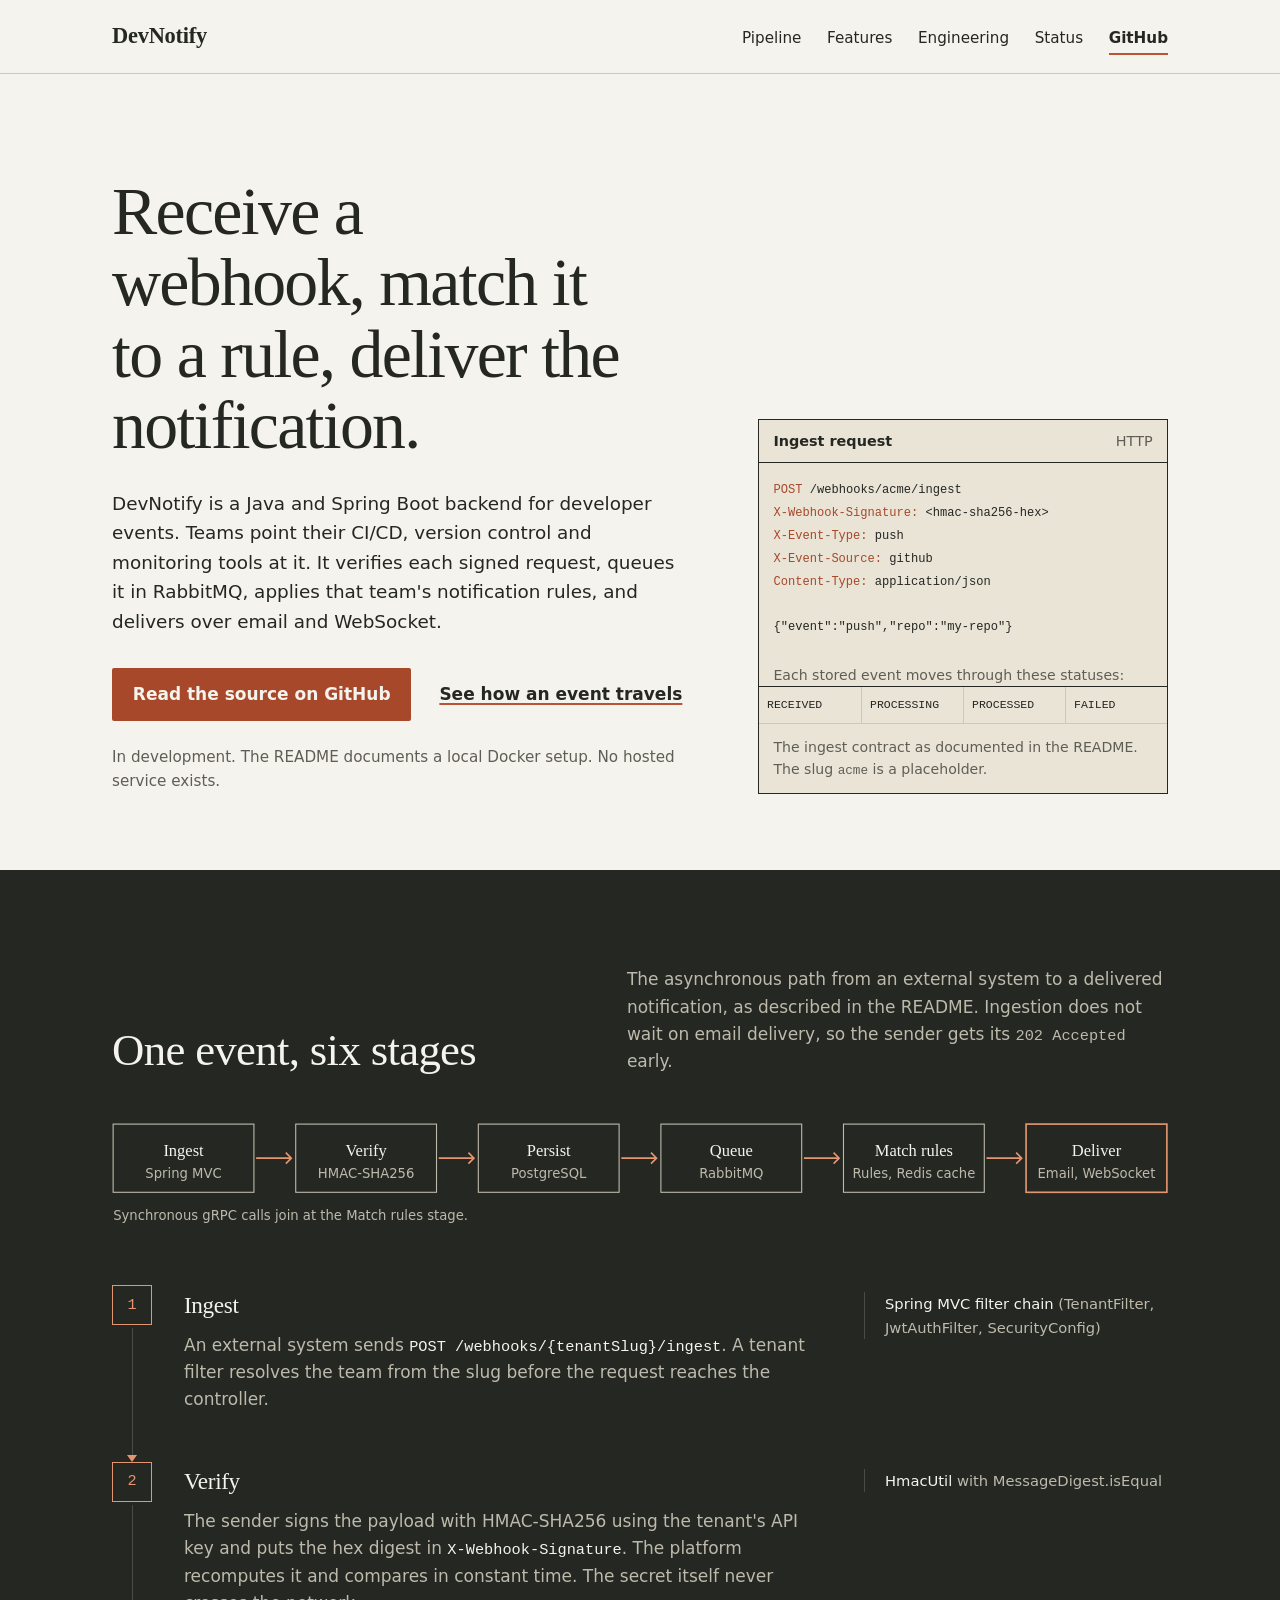
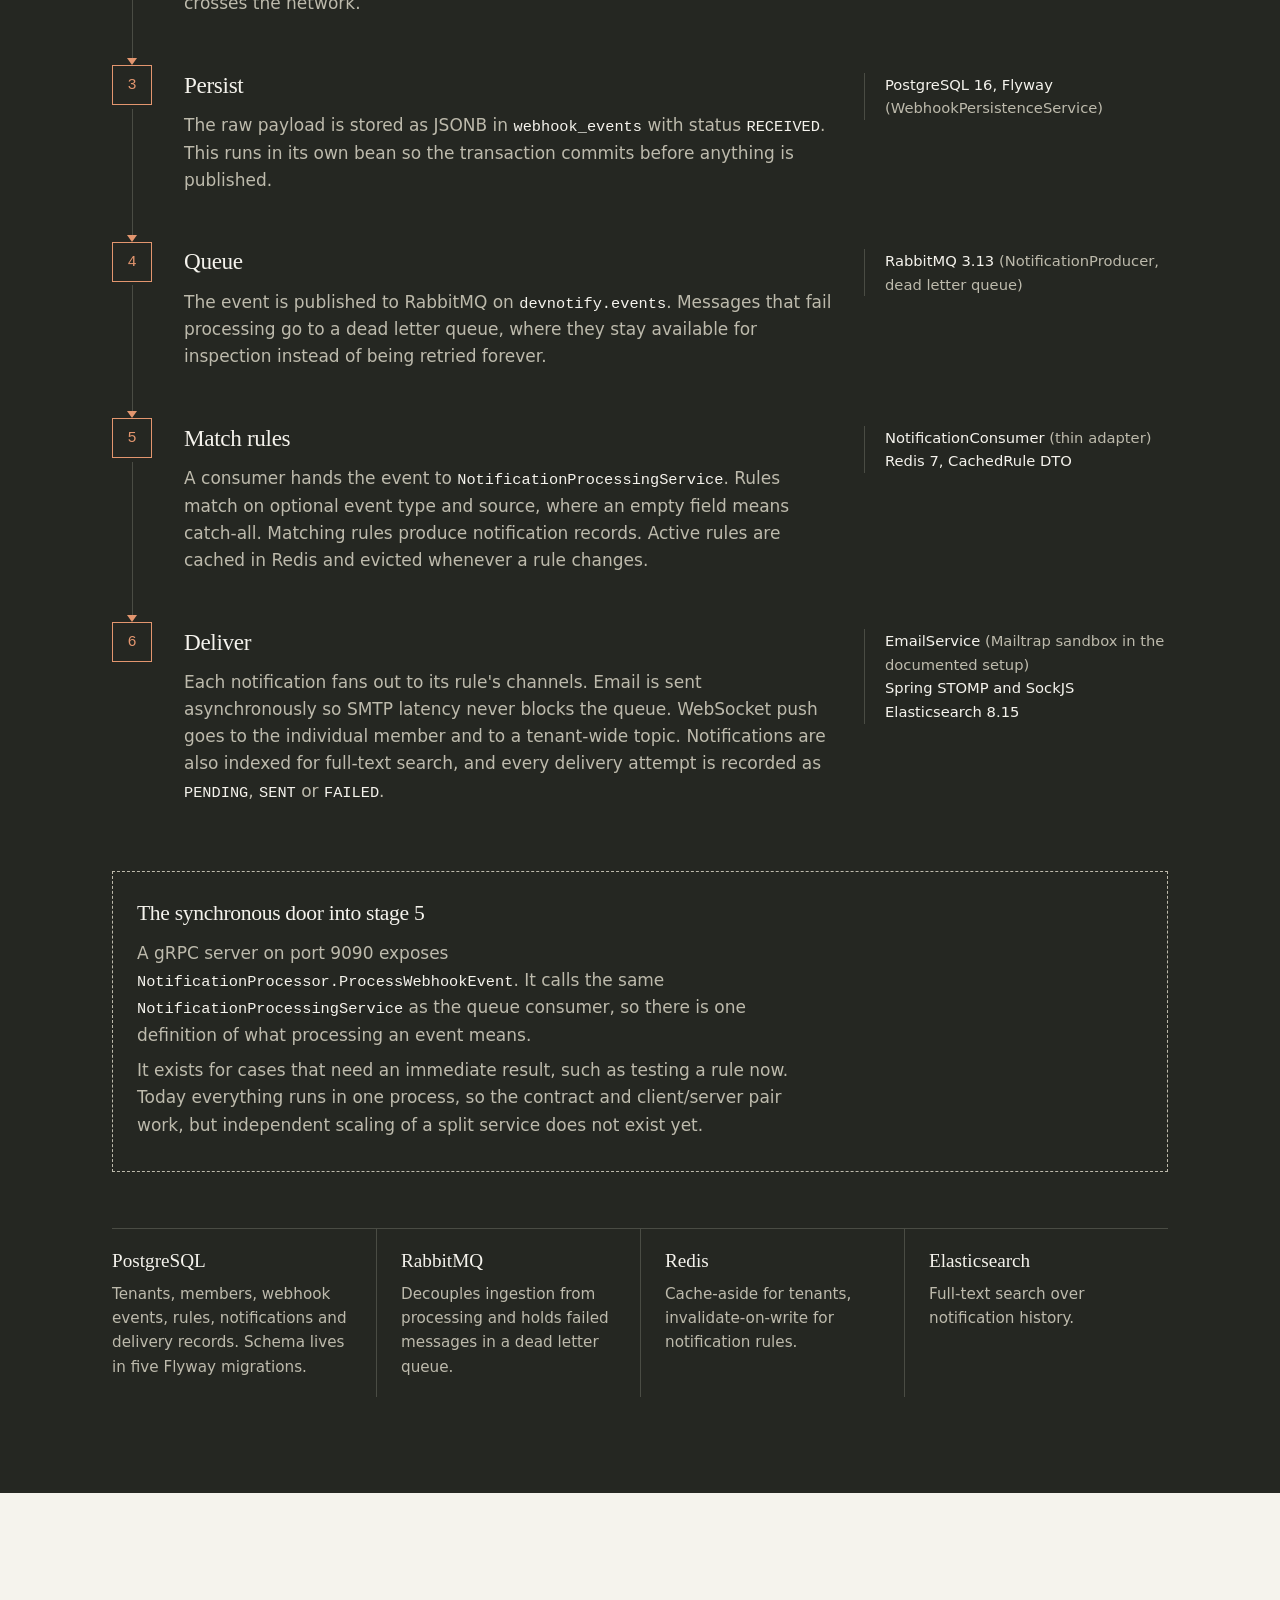
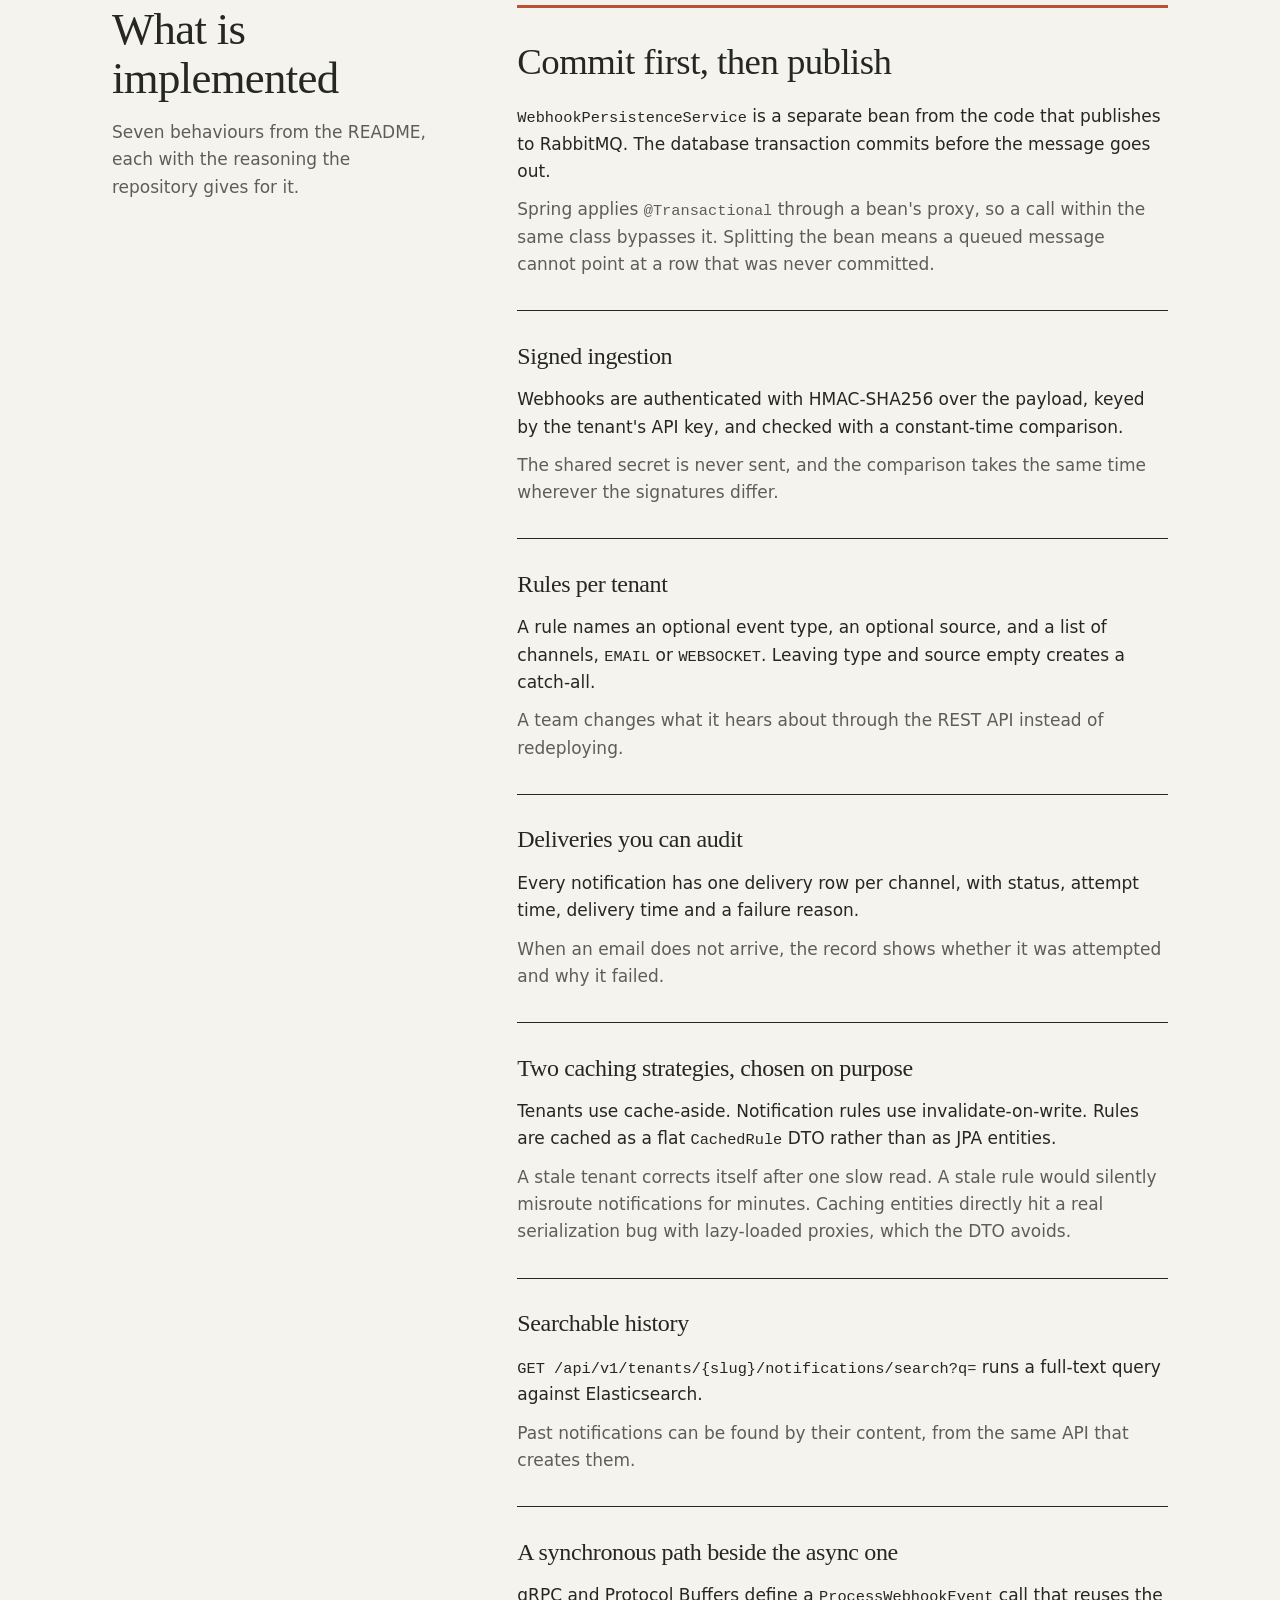
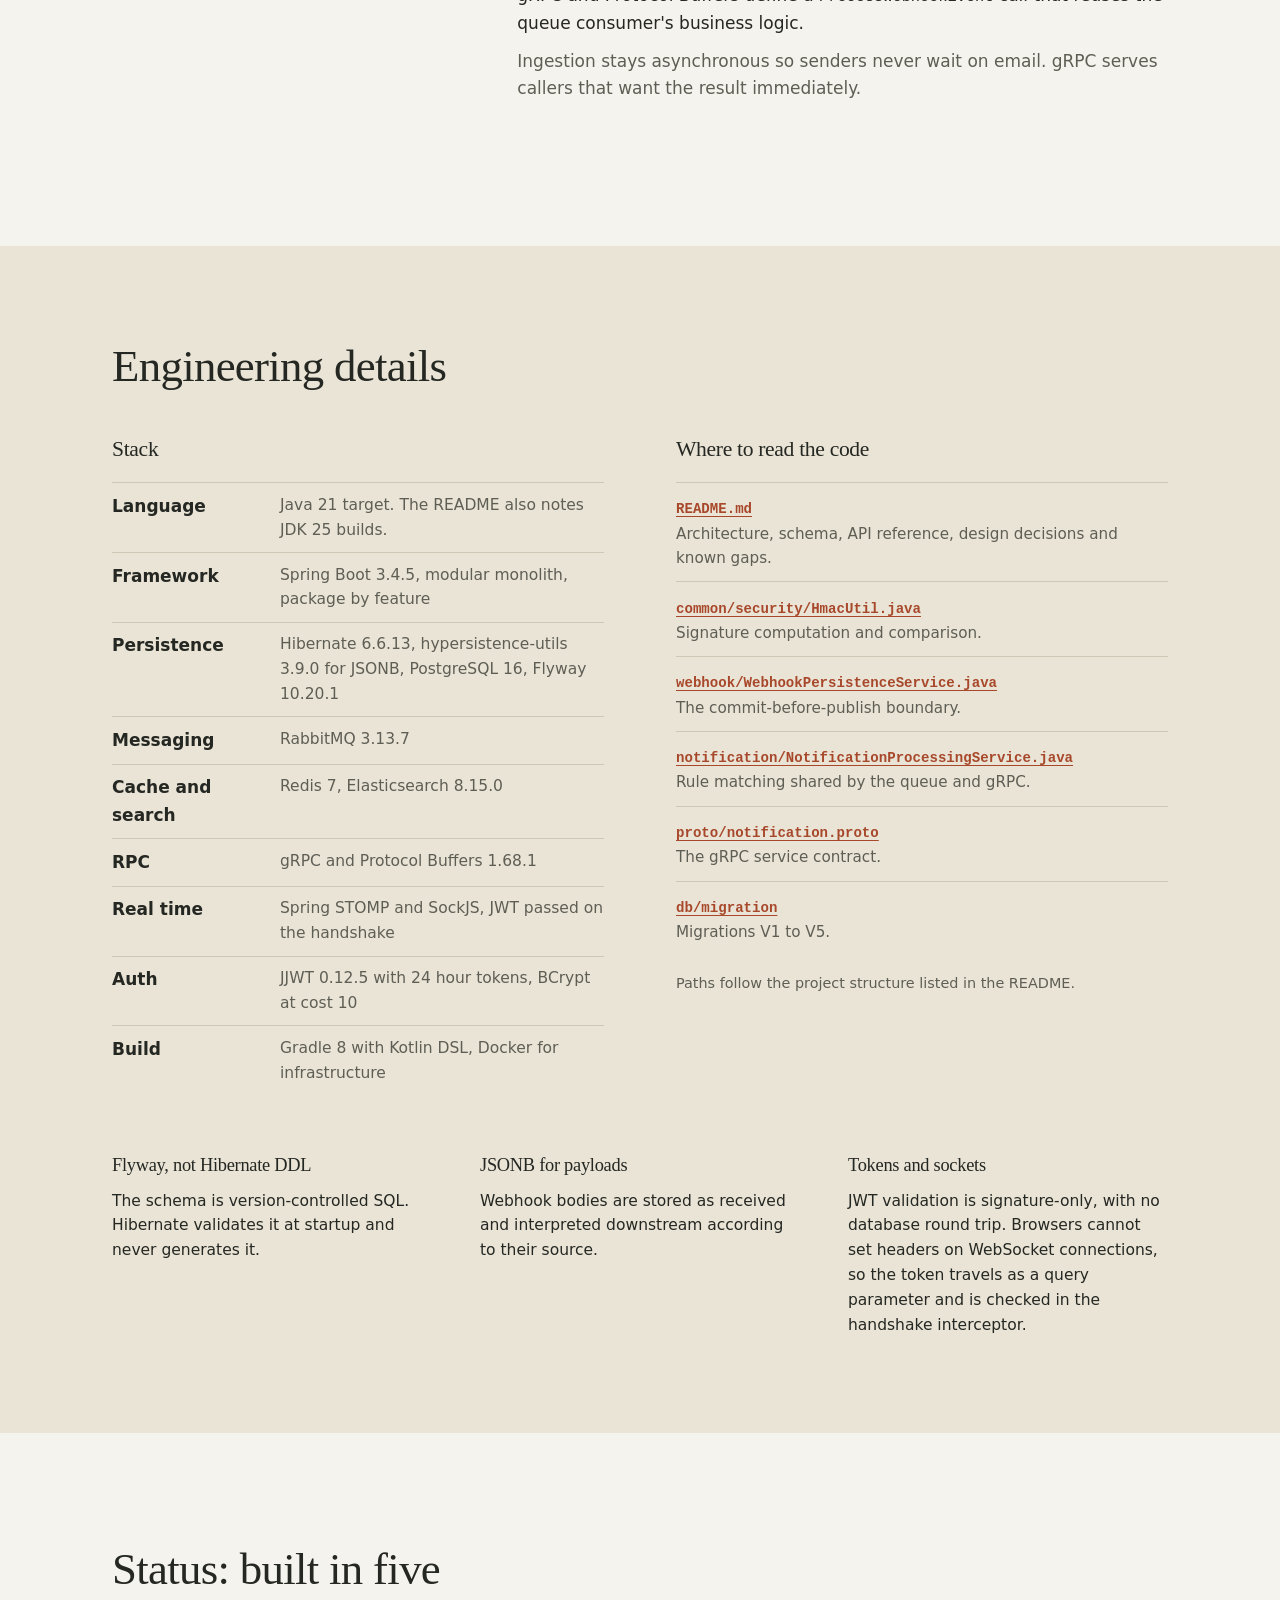
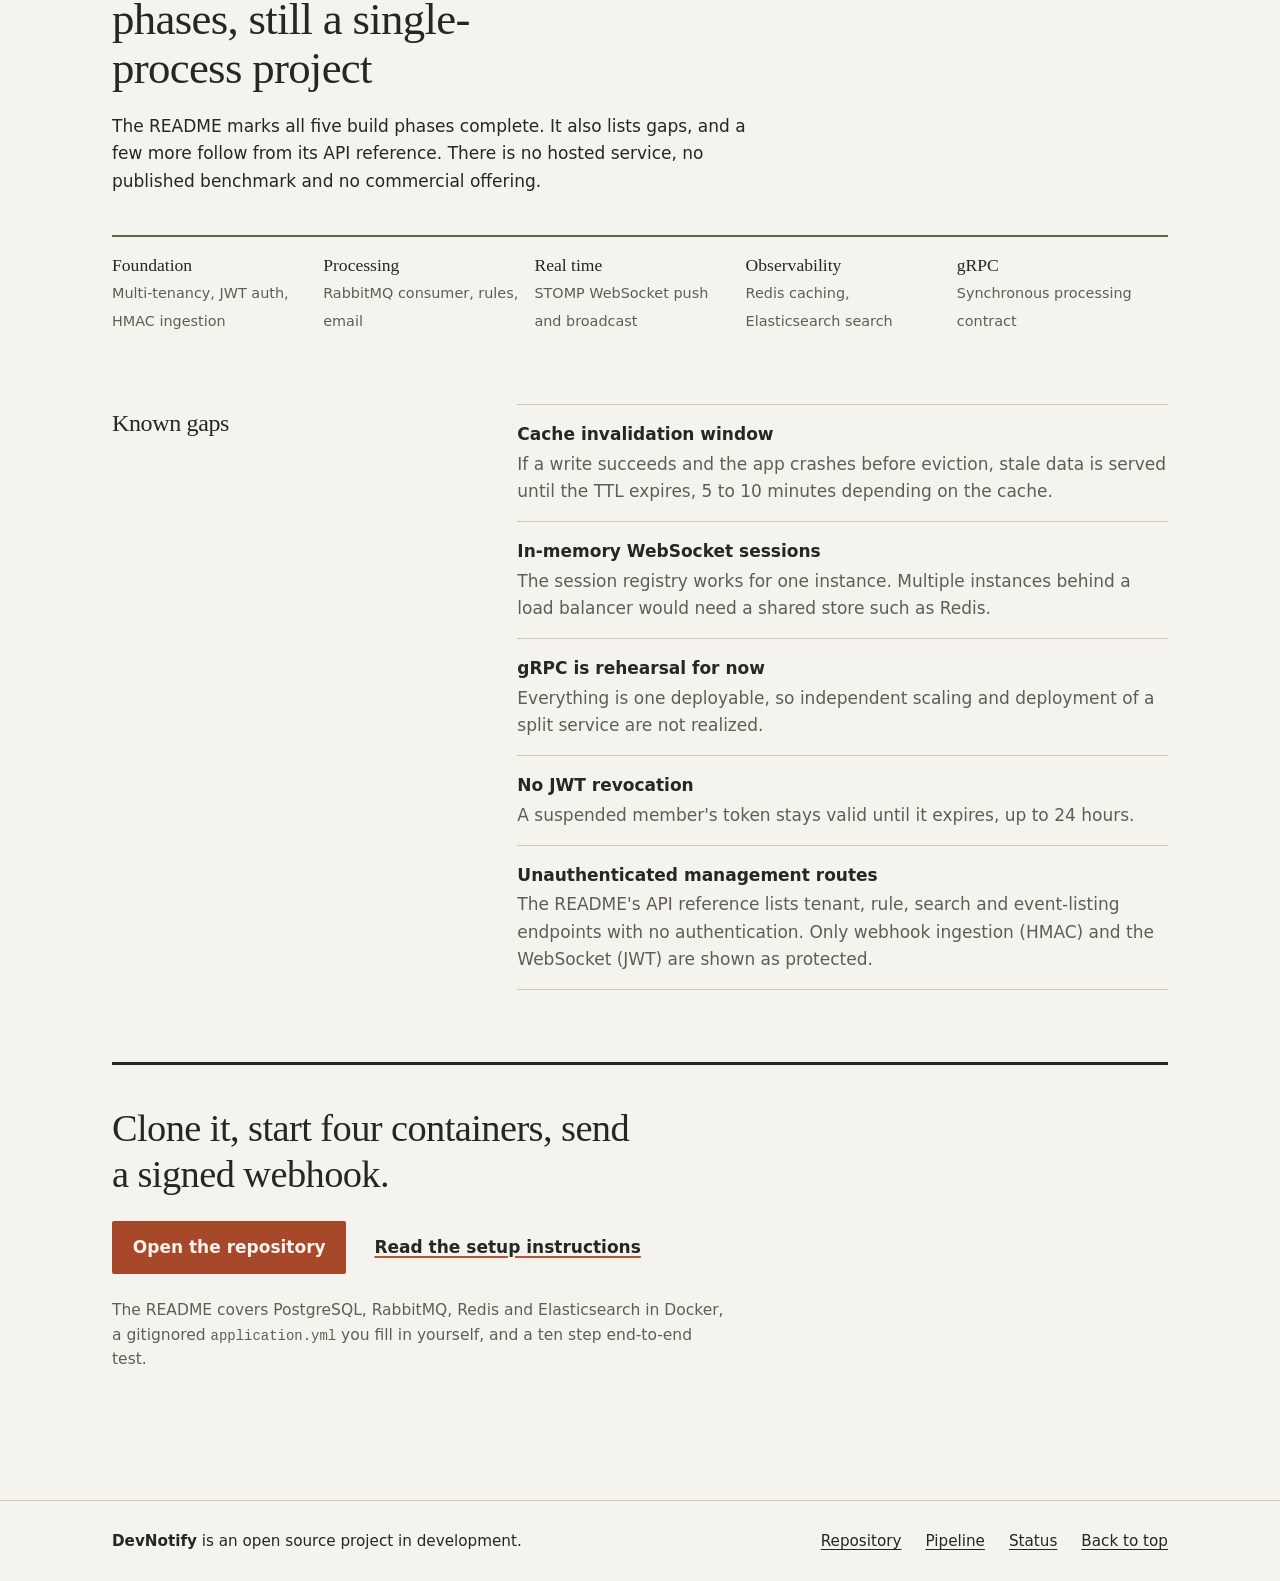
==== index.html @ d63c3cb9 "first commit" ====
<!DOCTYPE html>
<html lang="en">
<head>
<meta charset="utf-8">
<meta name="viewport" content="width=device-width, initial-scale=1">
<title>DevNotify: signed webhooks to routed notifications, built on Spring Boot</title>
<meta name="description" content="DevNotify receives signed webhooks from CI/CD, version control and monitoring tools, queues them in RabbitMQ, applies per-tenant notification rules and delivers by email and WebSocket. Open source, in development.">
<meta name="theme-color" content="#F5F3ED">
<link rel="canonical" href="https://devnotify.tech/">
<link rel="icon" href="favicon.svg" type="image/svg+xml">
<meta property="og:type" content="website">
<meta property="og:title" content="DevNotify">
<meta property="og:description" content="A Spring Boot backend that turns signed developer webhooks into routed email and WebSocket notifications.">
<meta property="og:url" content="https://devnotify.tech/">
<meta name="twitter:card" content="summary">
<link rel="stylesheet" href="styles.css">
</head>
<body>
<a class="skip" href="#main">Skip to content</a>

<header class="site-header">
  <div class="wrap">
    <a class="wordmark" href="#top" id="top">DevNotify</a>
    <nav class="site-nav" aria-label="Primary">
      <a href="#pipeline">Pipeline</a>
      <a href="#features">Features</a>
      <a href="#engineering">Engineering</a>
      <a href="#status">Status</a>
      <a class="repo" href="https://github.com/Ashutosh-Chaturvedi/developer-notification-platform">GitHub</a>
    </nav>
  </div>
</header>

<main id="main">

<section class="hero" aria-labelledby="hero-title">
  <div class="wrap">
    <div>
      <h1 id="hero-title">Receive a webhook, match it to a rule, deliver the notification.</h1>
      <p class="lede">DevNotify is a Java and Spring Boot backend for developer events. Teams point their CI/CD, version control and monitoring tools at it. It verifies each signed request, queues it in RabbitMQ, applies that team's notification rules, and delivers over email and WebSocket.</p>
      <div class="actions">
        <a class="btn" href="https://github.com/Ashutosh-Chaturvedi/developer-notification-platform">Read the source on GitHub</a>
        <a class="textlink" href="#pipeline">See how an event travels</a>
      </div>
      <p class="hero-note">In development. The README documents a local Docker setup. No hosted service exists.</p>
    </div>

    <figure class="contract" style="margin:0">
      <div class="contract-head"><span>Ingest request</span><span>HTTP</span></div>
      <pre><code><span class="k">POST</span> /webhooks/acme/ingest
<span class="k">X-Webhook-Signature:</span> &lt;hmac-sha256-hex&gt;
<span class="k">X-Event-Type:</span> push
<span class="k">X-Event-Source:</span> github
<span class="k">Content-Type:</span> application/json

{"event":"push","repo":"my-repo"}</code></pre>
      <p class="states-label">Each stored event moves through these statuses:</p>
      <ol class="states" aria-label="webhook_events status values">
        <li>RECEIVED</li><li>PROCESSING</li><li>PROCESSED</li><li>FAILED</li>
      </ol>
      <figcaption class="contract-cap">The ingest contract as documented in the README. The slug <code>acme</code> is a placeholder.</figcaption>
    </figure>
  </div>
</section>

<section class="pipeline dark" id="pipeline" aria-labelledby="pipeline-title">
  <div class="wrap">
    <div class="sec-head">
      <h2 id="pipeline-title">One event, six stages</h2>
      <p>The asynchronous path from an external system to a delivered notification, as described in the README. Ingestion does not wait on email delivery, so the sender gets its <code>202 Accepted</code> early.</p>
    </div>

    <div class="overview" aria-hidden="true">
      <svg viewBox="0 0 960 96" xmlns="http://www.w3.org/2000/svg" focusable="false">
        <g>
          <rect class="box" x="1" y="1" width="128" height="62"/><text class="name" x="65" y="30" text-anchor="middle">Ingest</text><text class="tech" x="65" y="50" text-anchor="middle">Spring MVC</text>
          <rect class="box" x="167" y="1" width="128" height="62"/><text class="name" x="231" y="30" text-anchor="middle">Verify</text><text class="tech" x="231" y="50" text-anchor="middle">HMAC-SHA256</text>
          <rect class="box" x="333" y="1" width="128" height="62"/><text class="name" x="397" y="30" text-anchor="middle">Persist</text><text class="tech" x="397" y="50" text-anchor="middle">PostgreSQL</text>
          <rect class="box" x="499" y="1" width="128" height="62"/><text class="name" x="563" y="30" text-anchor="middle">Queue</text><text class="tech" x="563" y="50" text-anchor="middle">RabbitMQ</text>
          <rect class="box" x="665" y="1" width="128" height="62"/><text class="name" x="729" y="30" text-anchor="middle">Match rules</text><text class="tech" x="729" y="50" text-anchor="middle">Rules, Redis cache</text>
          <rect class="box last" x="831" y="1" width="128" height="62"/><text class="name" x="895" y="30" text-anchor="middle">Deliver</text><text class="tech" x="895" y="50" text-anchor="middle">Email, WebSocket</text>
        </g>
        <g class="arrow">
          <path d="M131 32h32M158 27l5 5-5 5"/><path d="M297 32h32M324 27l5 5-5 5"/><path d="M463 32h32M490 27l5 5-5 5"/><path d="M629 32h32M656 27l5 5-5 5"/><path d="M795 32h32M822 27l5 5-5 5"/>
        </g>
        <text class="tech" x="1" y="88">Synchronous gRPC calls join at the Match rules stage.</text>
      </svg>
    </div>

    <ol class="rail">
      <li>
        <span class="rail-n" aria-hidden="true">1</span>
        <div class="body">
          <h3>Ingest</h3>
          <p>An external system sends <code>POST /webhooks/{tenantSlug}/ingest</code>. A tenant filter resolves the team from the slug before the request reaches the controller.</p>
        </div>
        <p class="tech">Spring MVC filter chain <span>(TenantFilter, JwtAuthFilter, SecurityConfig)</span></p>
      </li>
      <li>
        <span class="rail-n" aria-hidden="true">2</span>
        <div class="body">
          <h3>Verify</h3>
          <p>The sender signs the payload with HMAC-SHA256 using the tenant's API key and puts the hex digest in <code>X-Webhook-Signature</code>. The platform recomputes it and compares in constant time. The secret itself never crosses the network.</p>
        </div>
        <p class="tech">HmacUtil <span>with MessageDigest.isEqual</span></p>
      </li>
      <li>
        <span class="rail-n" aria-hidden="true">3</span>
        <div class="body">
          <h3>Persist</h3>
          <p>The raw payload is stored as JSONB in <code>webhook_events</code> with status <code>RECEIVED</code>. This runs in its own bean so the transaction commits before anything is published.</p>
        </div>
        <p class="tech">PostgreSQL 16, Flyway <span>(WebhookPersistenceService)</span></p>
      </li>
      <li>
        <span class="rail-n" aria-hidden="true">4</span>
        <div class="body">
          <h3>Queue</h3>
          <p>The event is published to RabbitMQ on <code>devnotify.events</code>. Messages that fail processing go to a dead letter queue, where they stay available for inspection instead of being retried forever.</p>
        </div>
        <p class="tech">RabbitMQ 3.13 <span>(NotificationProducer, dead letter queue)</span></p>
      </li>
      <li>
        <span class="rail-n" aria-hidden="true">5</span>
        <div class="body">
          <h3>Match rules</h3>
          <p>A consumer hands the event to <code>NotificationProcessingService</code>. Rules match on optional event type and source, where an empty field means catch-all. Matching rules produce notification records. Active rules are cached in Redis and evicted whenever a rule changes.</p>
        </div>
        <p class="tech">NotificationConsumer <span>(thin adapter)</span><br>Redis 7, CachedRule DTO</p>
      </li>
      <li>
        <span class="rail-n" aria-hidden="true">6</span>
        <div class="body">
          <h3>Deliver</h3>
          <p>Each notification fans out to its rule's channels. Email is sent asynchronously so SMTP latency never blocks the queue. WebSocket push goes to the individual member and to a tenant-wide topic. Notifications are also indexed for full-text search, and every delivery attempt is recorded as <code>PENDING</code>, <code>SENT</code> or <code>FAILED</code>.</p>
        </div>
        <p class="tech">EmailService <span>(Mailtrap sandbox in the documented setup)</span><br>Spring STOMP and SockJS<br>Elasticsearch 8.15</p>
      </li>
    </ol>

    <div class="sync">
      <h3>The synchronous door into stage 5</h3>
      <p>A gRPC server on port 9090 exposes <code>NotificationProcessor.ProcessWebhookEvent</code>. It calls the same <code>NotificationProcessingService</code> as the queue consumer, so there is one definition of what processing an event means.</p>
      <p>It exists for cases that need an immediate result, such as testing a rule now. Today everything runs in one process, so the contract and client/server pair work, but independent scaling of a split service does not exist yet.</p>
    </div>

    <dl class="stores">
      <div><dt>PostgreSQL</dt><dd>Tenants, members, webhook events, rules, notifications and delivery records. Schema lives in five Flyway migrations.</dd></div>
      <div><dt>RabbitMQ</dt><dd>Decouples ingestion from processing and holds failed messages in a dead letter queue.</dd></div>
      <div><dt>Redis</dt><dd>Cache-aside for tenants, invalidate-on-write for notification rules.</dd></div>
      <div><dt>Elasticsearch</dt><dd>Full-text search over notification history.</dd></div>
    </dl>
  </div>
</section>

<section class="features" id="features" aria-labelledby="features-title">
  <div class="wrap">
    <div class="intro">
      <h2 id="features-title">What is implemented</h2>
      <p>Seven behaviours from the README, each with the reasoning the repository gives for it.</p>
    </div>
    <div>
      <article class="feat major">
        <h3>Commit first, then publish</h3>
        <p><code>WebhookPersistenceService</code> is a separate bean from the code that publishes to RabbitMQ. The database transaction commits before the message goes out.</p>
        <p class="why">Spring applies <code>@Transactional</code> through a bean's proxy, so a call within the same class bypasses it. Splitting the bean means a queued message cannot point at a row that was never committed.</p>
      </article>
      <article class="feat">
        <h3>Signed ingestion</h3>
        <p>Webhooks are authenticated with HMAC-SHA256 over the payload, keyed by the tenant's API key, and checked with a constant-time comparison.</p>
        <p class="why">The shared secret is never sent, and the comparison takes the same time wherever the signatures differ.</p>
      </article>
      <article class="feat">
        <h3>Rules per tenant</h3>
        <p>A rule names an optional event type, an optional source, and a list of channels, <code>EMAIL</code> or <code>WEBSOCKET</code>. Leaving type and source empty creates a catch-all.</p>
        <p class="why">A team changes what it hears about through the REST API instead of redeploying.</p>
      </article>
      <article class="feat">
        <h3>Deliveries you can audit</h3>
        <p>Every notification has one delivery row per channel, with status, attempt time, delivery time and a failure reason.</p>
        <p class="why">When an email does not arrive, the record shows whether it was attempted and why it failed.</p>
      </article>
      <article class="feat">
        <h3>Two caching strategies, chosen on purpose</h3>
        <p>Tenants use cache-aside. Notification rules use invalidate-on-write. Rules are cached as a flat <code>CachedRule</code> DTO rather than as JPA entities.</p>
        <p class="why">A stale tenant corrects itself after one slow read. A stale rule would silently misroute notifications for minutes. Caching entities directly hit a real serialization bug with lazy-loaded proxies, which the DTO avoids.</p>
      </article>
      <article class="feat">
        <h3>Searchable history</h3>
        <p><code>GET /api/v1/tenants/{slug}/notifications/search?q=</code> runs a full-text query against Elasticsearch.</p>
        <p class="why">Past notifications can be found by their content, from the same API that creates them.</p>
      </article>
      <article class="feat">
        <h3>A synchronous path beside the async one</h3>
        <p>gRPC and Protocol Buffers define a <code>ProcessWebhookEvent</code> call that reuses the queue consumer's business logic.</p>
        <p class="why">Ingestion stays asynchronous so senders never wait on email. gRPC serves callers that want the result immediately.</p>
      </article>
    </div>
  </div>
</section>

<section class="eng" id="engineering" aria-labelledby="eng-title">
  <div class="wrap">
    <h2 id="eng-title">Engineering details</h2>
    <div class="eng-grid">
      <div>
        <h3>Stack</h3>
        <dl class="stack">
          <div><dt>Language</dt><dd>Java 21 target. The README also notes JDK 25 builds.</dd></div>
          <div><dt>Framework</dt><dd>Spring Boot 3.4.5, modular monolith, package by feature</dd></div>
          <div><dt>Persistence</dt><dd>Hibernate 6.6.13, hypersistence-utils 3.9.0 for JSONB, PostgreSQL 16, Flyway 10.20.1</dd></div>
          <div><dt>Messaging</dt><dd>RabbitMQ 3.13.7</dd></div>
          <div><dt>Cache and search</dt><dd>Redis 7, Elasticsearch 8.15.0</dd></div>
          <div><dt>RPC</dt><dd>gRPC and Protocol Buffers 1.68.1</dd></div>
          <div><dt>Real time</dt><dd>Spring STOMP and SockJS, JWT passed on the handshake</dd></div>
          <div><dt>Auth</dt><dd>JJWT 0.12.5 with 24 hour tokens, BCrypt at cost 10</dd></div>
          <div><dt>Build</dt><dd>Gradle 8 with Kotlin DSL, Docker for infrastructure</dd></div>
        </dl>
      </div>
      <div>
        <h3>Where to read the code</h3>
        <ul class="files">
          <li><a href="https://github.com/Ashutosh-Chaturvedi/developer-notification-platform/blob/main/README.md">README.md</a><span>Architecture, schema, API reference, design decisions and known gaps.</span></li>
          <li><a href="https://github.com/Ashutosh-Chaturvedi/developer-notification-platform/blob/main/src/main/java/com/devnotify/platform/common/security/HmacUtil.java">common/security/HmacUtil.java</a><span>Signature computation and comparison.</span></li>
          <li><a href="https://github.com/Ashutosh-Chaturvedi/developer-notification-platform/blob/main/src/main/java/com/devnotify/platform/webhook/WebhookPersistenceService.java">webhook/WebhookPersistenceService.java</a><span>The commit-before-publish boundary.</span></li>
          <li><a href="https://github.com/Ashutosh-Chaturvedi/developer-notification-platform/blob/main/src/main/java/com/devnotify/platform/notification/NotificationProcessingService.java">notification/NotificationProcessingService.java</a><span>Rule matching shared by the queue and gRPC.</span></li>
          <li><a href="https://github.com/Ashutosh-Chaturvedi/developer-notification-platform/blob/main/src/main/proto/notification.proto">proto/notification.proto</a><span>The gRPC service contract.</span></li>
          <li><a href="https://github.com/Ashutosh-Chaturvedi/developer-notification-platform/tree/main/src/main/resources/db/migration">db/migration</a><span>Migrations V1 to V5.</span></li>
        </ul>
        <p class="files-note">Paths follow the project structure listed in the README.</p>
      </div>
    </div>

    <div class="decisions">
      <div><h3>Flyway, not Hibernate DDL</h3><p>The schema is version-controlled SQL. Hibernate validates it at startup and never generates it.</p></div>
      <div><h3>JSONB for payloads</h3><p>Webhook bodies are stored as received and interpreted downstream according to their source.</p></div>
      <div><h3>Tokens and sockets</h3><p>JWT validation is signature-only, with no database round trip. Browsers cannot set headers on WebSocket connections, so the token travels as a query parameter and is checked in the handshake interceptor.</p></div>
    </div>
  </div>
</section>

<section class="status" id="status" aria-labelledby="status-title">
  <div class="wrap">
    <h2 id="status-title">Status: built in five phases, still a single-process project</h2>
    <p class="lead">The README marks all five build phases complete. It also lists gaps, and a few more follow from its API reference. There is no hosted service, no published benchmark and no commercial offering.</p>

    <ol class="phases">
      <li><strong>Foundation</strong><span>Multi-tenancy, JWT auth, HMAC ingestion</span></li>
      <li><strong>Processing</strong><span>RabbitMQ consumer, rules, email</span></li>
      <li><strong>Real time</strong><span>STOMP WebSocket push and broadcast</span></li>
      <li><strong>Observability</strong><span>Redis caching, Elasticsearch search</span></li>
      <li><strong>gRPC</strong><span>Synchronous processing contract</span></li>
    </ol>

    <div class="gaps-grid">
      <h3>Known gaps</h3>
      <ul class="gaps">
        <li><strong>Cache invalidation window</strong><span>If a write succeeds and the app crashes before eviction, stale data is served until the TTL expires, 5 to 10 minutes depending on the cache.</span></li>
        <li><strong>In-memory WebSocket sessions</strong><span>The session registry works for one instance. Multiple instances behind a load balancer would need a shared store such as Redis.</span></li>
        <li><strong>gRPC is rehearsal for now</strong><span>Everything is one deployable, so independent scaling and deployment of a split service are not realized.</span></li>
        <li><strong>No JWT revocation</strong><span>A suspended member's token stays valid until it expires, up to 24 hours.</span></li>
        <li><strong>Unauthenticated management routes</strong><span>The README's API reference lists tenant, rule, search and event-listing endpoints with no authentication. Only webhook ingestion (HMAC) and the WebSocket (JWT) are shown as protected.</span></li>
      </ul>
    </div>

    <div class="close">
      <p class="big">Clone it, start four containers, send a signed webhook.</p>
      <div class="actions">
        <a class="btn" href="https://github.com/Ashutosh-Chaturvedi/developer-notification-platform">Open the repository</a>
        <a class="textlink" href="https://github.com/Ashutosh-Chaturvedi/developer-notification-platform#readme">Read the setup instructions</a>
      </div>
      <p class="small">The README covers PostgreSQL, RabbitMQ, Redis and Elasticsearch in Docker, a gitignored <code>application.yml</code> you fill in yourself, and a ten step end-to-end test.</p>
    </div>
  </div>
</section>

</main>

<footer class="site-footer">
  <div class="wrap">
    <p><strong>DevNotify</strong> is an open source project in development.</p>
    <nav aria-label="Footer">
      <a href="https://github.com/Ashutosh-Chaturvedi/developer-notification-platform">Repository</a>
      <a href="#pipeline">Pipeline</a>
      <a href="#status">Status</a>
      <a href="#top">Back to top</a>
    </nav>
  </div>
</footer>

</body>
</html>
---- styles.css ----
:root{
  --bg:#F5F3ED; --ink:#252722; --muted:#5F5E55;
  --rust:#A8482B; --rust-fill:#B85435; --rust-light:#E3966F;
  --sand:#E9E4D6; --line:#CFC8B6; --sage:#5E6849;
  --dark-line:#4A4C44; --dark-muted:#BDBAAC;
  --serif:"Iowan Old Style","Palatino Linotype","Book Antiqua",Palatino,Georgia,serif;
  --sans:system-ui,-apple-system,"Segoe UI",Roboto,Helvetica,Arial,sans-serif;
  --mono:ui-monospace,SFMono-Regular,Menlo,Consolas,"Liberation Mono",monospace;
  --max:72rem; --gut:clamp(1.25rem,4vw,3rem);
}
*,*::before,*::after{box-sizing:border-box}
html{-webkit-text-size-adjust:100%}
@media (prefers-reduced-motion:no-preference){html{scroll-behavior:smooth}}
body{margin:0;background:var(--bg);color:var(--ink);font-family:var(--sans);font-size:1.0625rem;line-height:1.6}
img,svg{max-width:100%}
a{color:var(--rust);text-underline-offset:.2em}
a:hover{color:var(--ink)}
:focus-visible{outline:3px solid var(--rust);outline-offset:3px}
.dark :focus-visible{outline-color:var(--rust-light)}
code,pre,.mono{font-family:var(--mono)}
code{font-size:.9em;overflow-wrap:anywhere}
h1,h2,h3{font-family:var(--serif);font-weight:500;letter-spacing:-.015em;margin:0}
p{margin:0 0 1em;max-width:62ch}
section[id]{scroll-margin-top:1rem}
.wrap{max-width:var(--max);margin-inline:auto;padding-inline:var(--gut)}
.skip{position:absolute;left:-999px;top:0;background:var(--ink);color:var(--bg);padding:.6rem 1rem;z-index:10}
.skip:focus{left:0}

/* header */
.site-header{border-bottom:1px solid var(--line)}
.site-header .wrap{display:flex;flex-wrap:wrap;align-items:baseline;justify-content:space-between;gap:.5rem 2rem;padding-block:1.1rem}
.wordmark{font-family:var(--serif);font-size:1.4rem;font-weight:600;color:var(--ink);text-decoration:none;letter-spacing:-.01em}
.site-nav{display:flex;flex-wrap:wrap;gap:.4rem 1.6rem;font-size:.95rem}
.site-nav a{color:var(--ink);text-decoration:none;padding-block:.2rem}
.site-nav a:hover{text-decoration:underline;text-decoration-color:var(--rust);text-underline-offset:.3em}
.site-nav a.repo{border-bottom:2px solid var(--rust-fill);font-weight:600}

/* hero */
.hero{padding-block:clamp(3rem,8vw,6.5rem) clamp(3rem,6vw,5rem)}
.hero .wrap{display:grid;grid-template-columns:minmax(0,1fr);gap:3rem}
@media (min-width:60rem){.hero .wrap{grid-template-columns:7fr 5fr;gap:4.5rem;align-items:end}}
.hero h1{font-size:clamp(2.35rem,5.3vw,4.3rem);line-height:1.05;letter-spacing:-.025em;max-width:15ch;margin-bottom:1.75rem}
.lede{font-size:1.15rem;max-width:36rem;margin-bottom:2rem}
.actions{display:flex;flex-wrap:wrap;align-items:center;gap:1rem 1.75rem;margin-bottom:1.5rem}
.btn{display:inline-block;background:var(--rust);color:var(--bg);padding:.8rem 1.3rem;border-radius:2px;font-weight:600;text-decoration:none}
.btn:hover{background:var(--ink);color:var(--bg)}
.textlink{color:var(--ink);font-weight:600;text-decoration-color:var(--rust-fill);text-decoration-thickness:2px}
.hero-note{font-size:.95rem;color:var(--muted);margin:0}
.contract{border:1px solid var(--ink);background:var(--sand)}
.contract-head{display:flex;justify-content:space-between;gap:1rem;padding:.6rem .9rem;border-bottom:1px solid var(--ink);font-size:.9rem;font-weight:600}
.contract-head span:last-child{font-weight:400;color:var(--muted)}
.contract pre{margin:0;padding:1rem .9rem;overflow-x:auto;font-size:.84rem;line-height:1.7}
.contract .k{color:var(--rust)}
.contract-cap{padding:.7rem .9rem;border-top:1px solid var(--line);font-size:.88rem;color:var(--muted);margin:0;max-width:none}
.states{display:grid;grid-template-columns:repeat(4,1fr);border-top:1px solid var(--ink);margin:0;padding:0;list-style:none;font-family:var(--mono);font-size:.72rem}
.states li{padding:.55rem .5rem;border-left:1px solid var(--line);overflow-wrap:anywhere}
.states li:first-child{border-left:0}
.states-label{padding:.55rem .9rem 0;margin:0;font-size:.88rem;color:var(--muted);max-width:none}

/* pipeline */
.dark{background:var(--ink);color:var(--bg)}
.dark a{color:var(--rust-light)}
.dark a:hover{color:var(--bg)}
.pipeline{padding-block:clamp(3.5rem,8vw,6rem)}
.sec-head{display:grid;grid-template-columns:minmax(0,1fr);gap:1rem 4rem;margin-bottom:3rem}
@media (min-width:60rem){.sec-head{grid-template-columns:5fr 6fr;align-items:end}}
.sec-head h2{font-size:clamp(1.9rem,3.6vw,2.8rem);line-height:1.1}
.sec-head p{margin:0;color:var(--dark-muted)}
.overview{display:none;margin-bottom:3.5rem}
@media (min-width:48rem){.overview{display:block}}
.overview svg{display:block;width:100%;height:auto;color:var(--bg)}
.overview .box{fill:none;stroke:var(--dark-muted);stroke-width:1}
.overview .box.last{stroke:var(--rust-light);stroke-width:1.5}
.overview .name{fill:var(--bg);font:500 15px var(--serif)}
.overview .tech{fill:var(--dark-muted);font:12px var(--sans)}
.overview .arrow{stroke:var(--rust-light);stroke-width:1.5;fill:none}
.rail{list-style:none;margin:0;padding:0}
.rail>li{position:relative;display:grid;grid-template-columns:2.5rem minmax(0,1fr);column-gap:1.25rem;padding-bottom:2.4rem}
.rail>li:last-child{padding-bottom:0}
.rail>li:not(:last-child)::before{content:"";position:absolute;left:1.25rem;top:2.7rem;bottom:.3rem;width:1px;background:var(--dark-line)}
.rail>li:not(:last-child)::after{content:"";position:absolute;left:calc(1.25rem - 5px);bottom:0;border:5px solid transparent;border-top:7px solid var(--rust-light);border-bottom:0}
.rail-n{grid-row:1/3;display:flex;align-items:center;justify-content:center;width:2.5rem;height:2.5rem;border:1px solid var(--rust-light);color:var(--rust-light);font-family:var(--mono);font-size:.95rem}
.rail h3{font-size:1.45rem;margin:.1rem 0 .5rem}
.rail p{color:var(--dark-muted);margin-bottom:.6rem}
.rail p code{color:var(--bg)}
.rail .tech{margin:0;font-size:.92rem;color:var(--bg);max-width:none}
.rail .tech span{color:var(--dark-muted)}
@media (min-width:60rem){
  .rail>li{grid-template-columns:2.5rem minmax(0,1fr) 19rem;column-gap:2rem}
  .rail-n{grid-row:1/2}
  .rail .tech{grid-column:3;grid-row:1/2;border-left:1px solid var(--dark-line);padding-left:1.25rem;align-self:start;margin-top:.45rem}
  .rail .body{grid-column:2}
}
.sync{margin-top:3.5rem;border:1px dashed var(--dark-muted);padding:1.5rem}
.sync h3{font-size:1.35rem;margin-bottom:.6rem}
.sync p{color:var(--dark-muted);margin-bottom:.5rem}
.sync p code{color:var(--bg)}
.stores{margin:3.5rem 0 0;display:grid;gap:0;grid-template-columns:1fr;border-top:1px solid var(--dark-line)}
@media (min-width:40rem){.stores{grid-template-columns:repeat(2,1fr)}}
@media (min-width:64rem){.stores{grid-template-columns:repeat(4,1fr)}}
.stores div{padding:1.1rem 1.25rem 1.1rem 0;border-bottom:1px solid var(--dark-line)}
@media (min-width:64rem){.stores div{border-bottom:0;padding-right:1.5rem}.stores div+div{padding-left:1.5rem;border-left:1px solid var(--dark-line)}}
.stores dt{font-family:var(--serif);font-size:1.2rem;margin-bottom:.3rem}
.stores dd{margin:0;color:var(--dark-muted);font-size:.95rem}

/* features */
.features{padding-block:clamp(4rem,9vw,7rem)}
.features .wrap{display:grid;grid-template-columns:minmax(0,1fr);gap:2.5rem}
@media (min-width:60rem){.features .wrap{grid-template-columns:4fr 8fr;gap:5rem}.features .intro{position:sticky;top:2rem;align-self:start}}
.features h2{font-size:clamp(1.9rem,3.6vw,2.8rem);line-height:1.1;margin-bottom:1rem}
.features .intro p{color:var(--muted)}
.feat{border-top:1px solid var(--ink);padding-block:1.6rem 2rem}
.feat h3{font-size:1.5rem;margin-bottom:.7rem}
.feat p{margin-bottom:.7rem}
.feat p.why{color:var(--muted);margin-bottom:0}
.feat.major h3{font-size:clamp(1.8rem,3vw,2.3rem)}
.feat.major{border-top-width:3px;border-top-color:var(--rust-fill)}

/* engineering */
.eng{background:var(--sand);padding-block:clamp(3.5rem,8vw,6rem)}
.eng h2{font-size:clamp(1.9rem,3.6vw,2.8rem);line-height:1.1;margin-bottom:2.5rem;max-width:20ch}
.eng-grid{display:grid;grid-template-columns:minmax(0,1fr);gap:3rem}
@media (min-width:60rem){.eng-grid{grid-template-columns:1fr 1fr;gap:4.5rem}}
.eng h3{font-size:1.35rem;margin-bottom:1rem}
.stack{margin:0}
.stack div{display:grid;grid-template-columns:minmax(7rem,9.5rem) 1fr;gap:1rem;padding-block:.6rem;border-top:1px solid var(--line)}
.stack dt{font-weight:600}
.stack dd{margin:0;color:var(--muted);font-size:.97rem}
.files{list-style:none;margin:0;padding:0}
.files li{padding-block:.7rem;border-top:1px solid var(--line)}
.files a{font-family:var(--mono);font-size:.88rem;font-weight:600;overflow-wrap:anywhere}
.files span{display:block;color:var(--muted);font-size:.95rem}
.files-note{font-size:.9rem;color:var(--muted);margin-top:1rem}
.decisions{margin-top:3.5rem;display:grid;grid-template-columns:minmax(0,1fr);gap:2rem}
@media (min-width:60rem){.decisions{grid-template-columns:1fr 1fr 1fr;gap:3rem}}
.decisions h3{font-size:1.15rem;margin-bottom:.5rem}
.decisions p{font-size:.97rem;margin:0}

/* status */
.status{padding-block:clamp(4rem,9vw,7rem)}
.status h2{font-size:clamp(1.9rem,3.6vw,2.8rem);line-height:1.1;margin-bottom:1.25rem;max-width:18ch}
.status .lead{max-width:40rem;margin-bottom:2.5rem}
.phases{list-style:none;margin:0 0 3.5rem;padding:0;display:grid;grid-template-columns:1fr}
@media (min-width:40rem){.phases{grid-template-columns:repeat(5,1fr)}}
.phases li{padding:.9rem 1rem .9rem 0;border-top:2px solid var(--sage)}
@media (min-width:40rem){.phases li{padding-right:1rem}}
.phases strong{display:block;font-family:var(--serif);font-weight:500;font-size:1.1rem}
.phases span{font-size:.9rem;color:var(--muted)}
.gaps-grid{display:grid;grid-template-columns:minmax(0,1fr);gap:2.5rem}
@media (min-width:60rem){.gaps-grid{grid-template-columns:4fr 8fr;gap:5rem}}
.gaps-grid h3{font-size:1.5rem}
.gaps{list-style:none;margin:0;padding:0}
.gaps li{padding-block:1rem;border-top:1px solid var(--line)}
.gaps li:last-child{border-bottom:1px solid var(--line)}
.gaps strong{display:block;margin-bottom:.15rem}
.gaps span{color:var(--muted)}
.close{margin-top:4.5rem;padding-top:2.5rem;border-top:3px solid var(--ink)}
.close p.big{font-family:var(--serif);font-size:clamp(1.6rem,3.2vw,2.4rem);line-height:1.2;letter-spacing:-.015em;max-width:28ch;margin-bottom:1.5rem}
.close p.small{color:var(--muted);font-size:.97rem}

/* footer */
.site-footer{border-top:1px solid var(--line);padding-block:1.75rem;font-size:.95rem}
.site-footer .wrap{display:flex;flex-wrap:wrap;gap:.75rem 2rem;justify-content:space-between;align-items:baseline}
.site-footer nav{display:flex;flex-wrap:wrap;gap:.4rem 1.5rem}
.site-footer a{color:var(--ink)}
.site-footer p{margin:0;max-width:none}
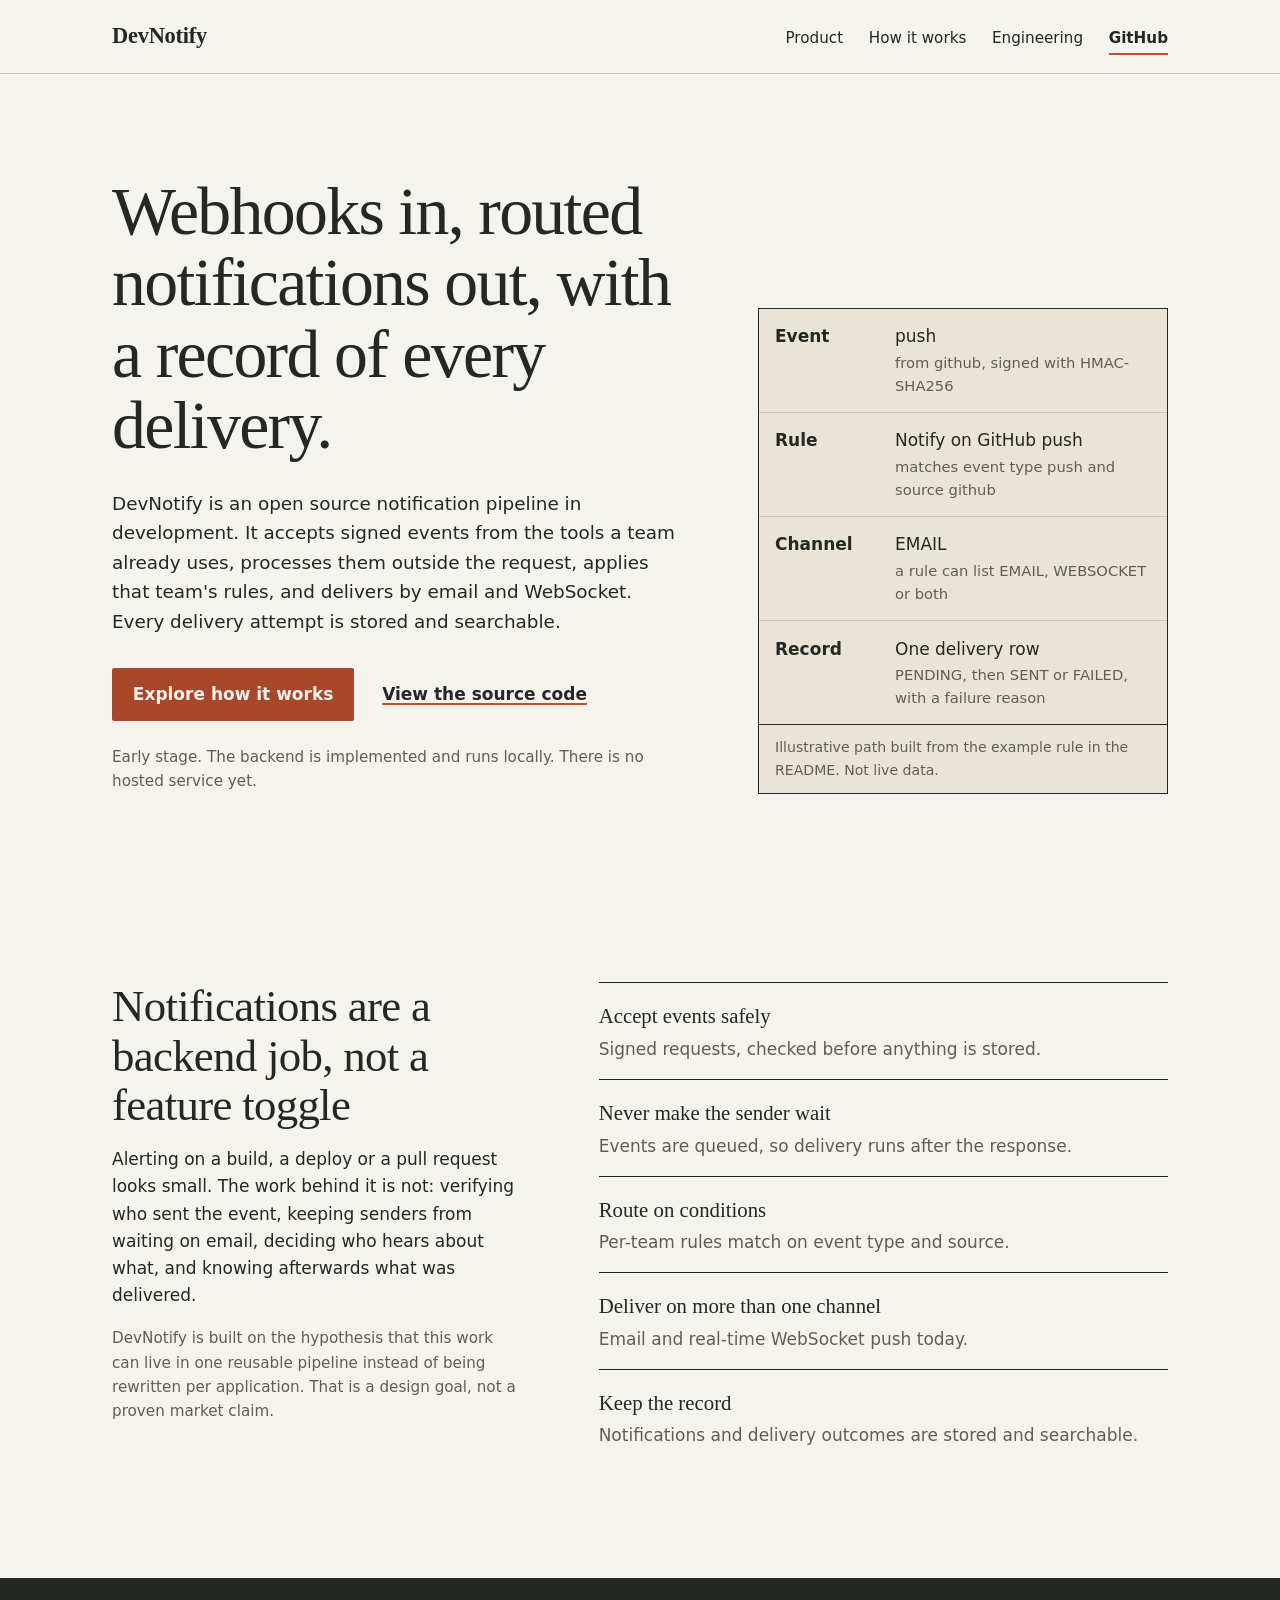
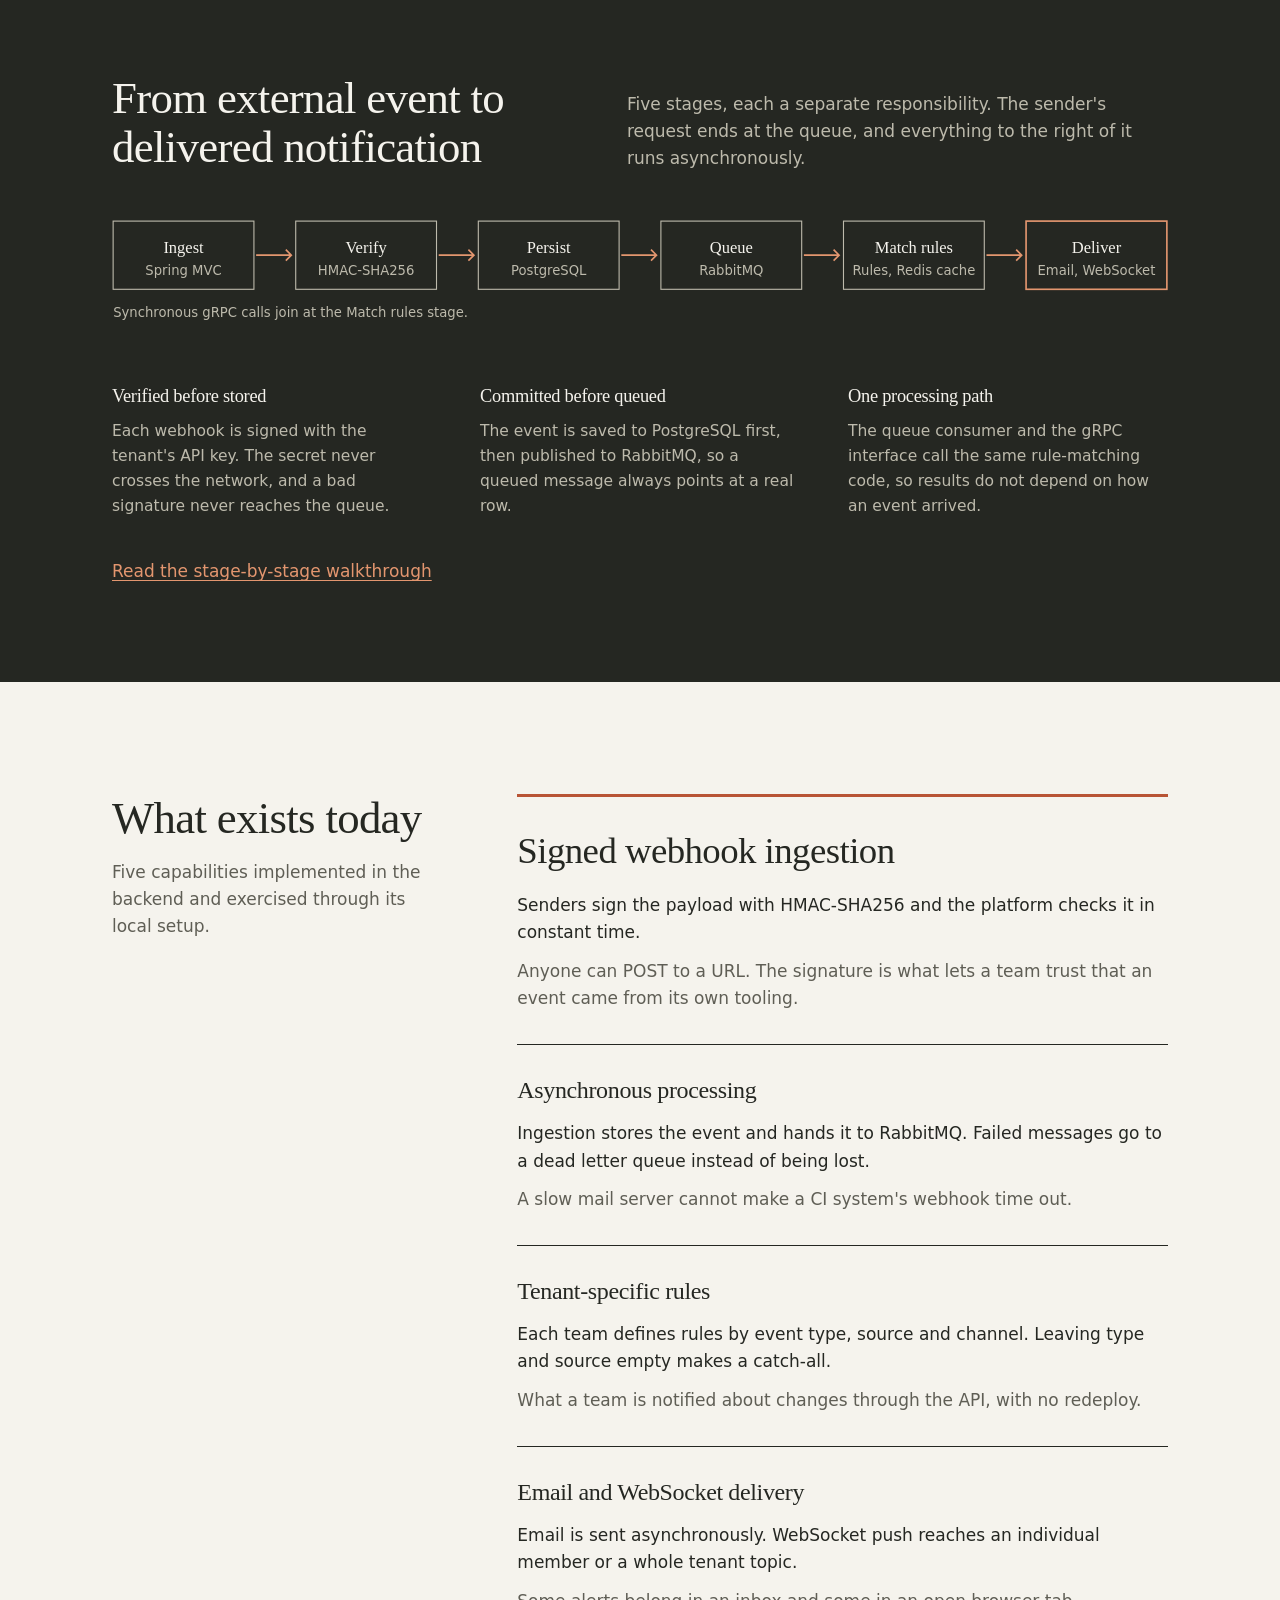
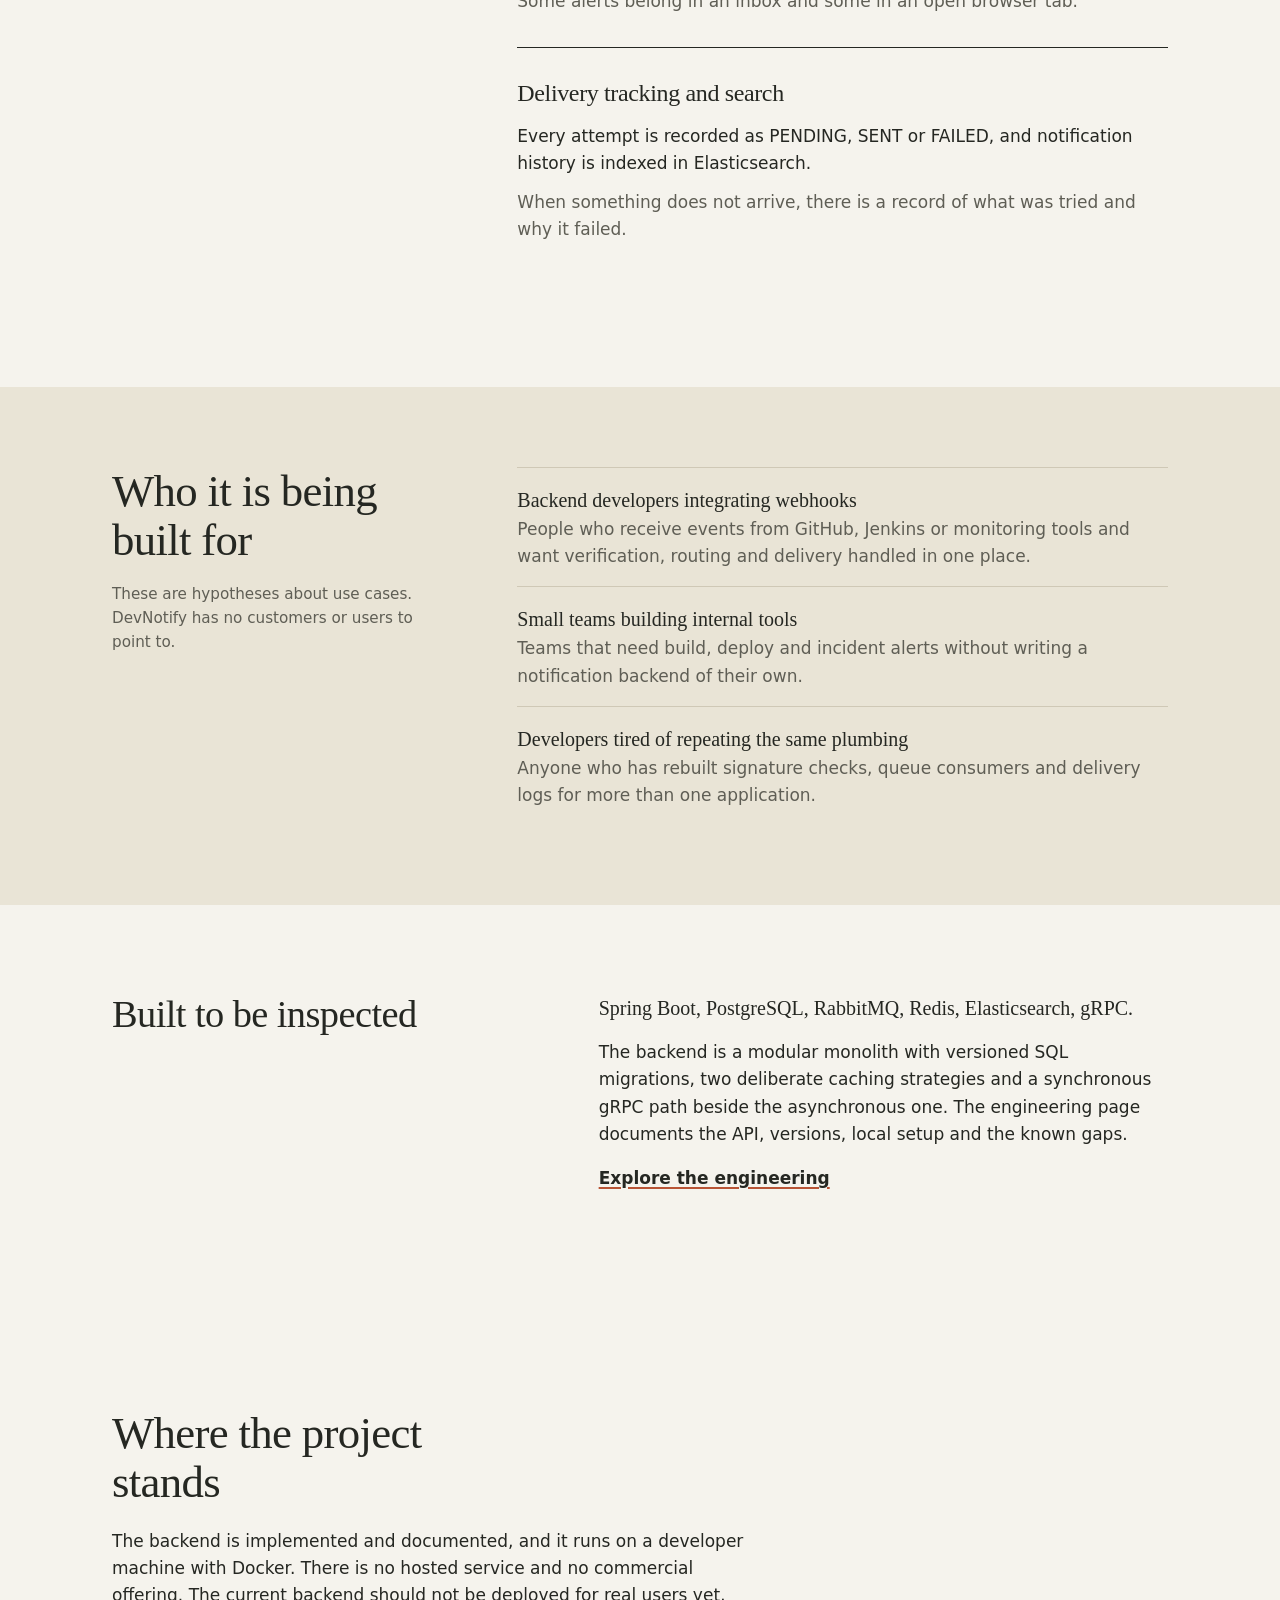
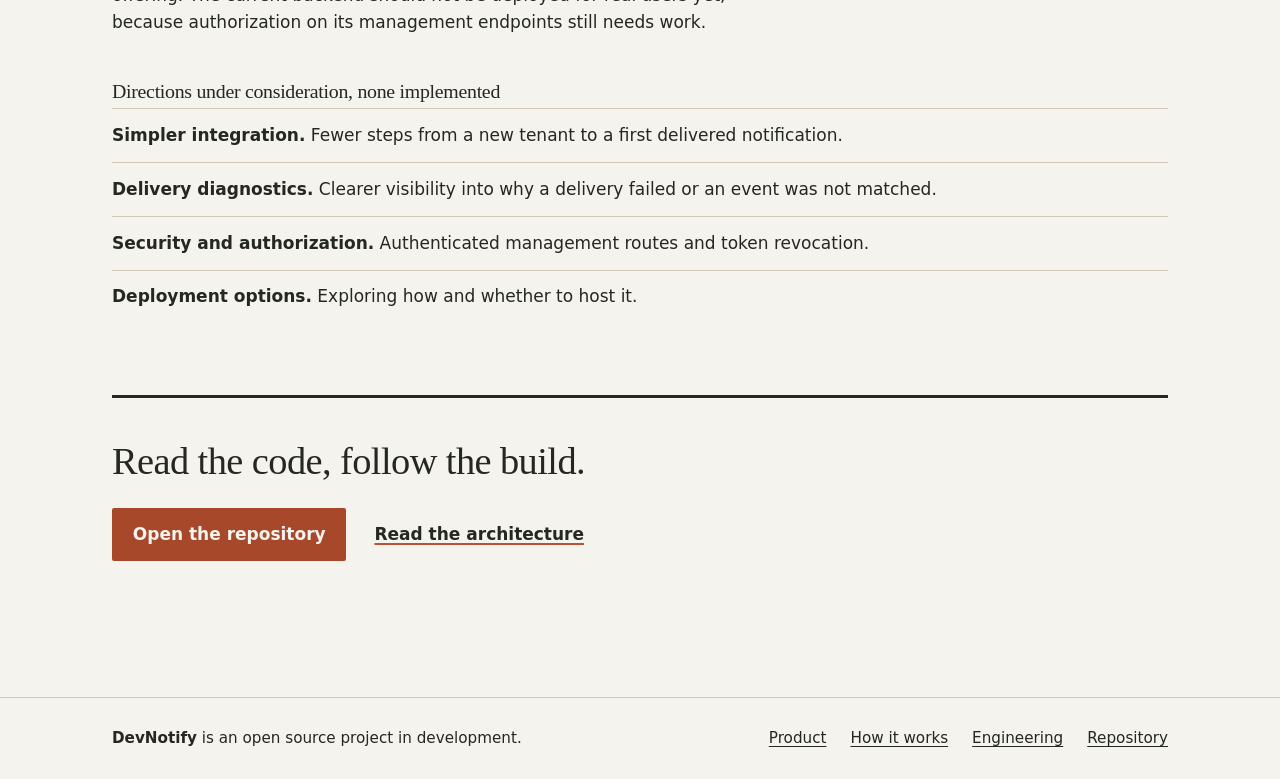
==== commit 2d1280e8: "Update Landing page" ====
--- a/index.html
+++ b/index.html
@@ -3,74 +3,71 @@
 <head>
 <meta charset="utf-8">
 <meta name="viewport" content="width=device-width, initial-scale=1">
-<title>DevNotify: signed webhooks to routed notifications, built on Spring Boot</title>
-<meta name="description" content="DevNotify receives signed webhooks from CI/CD, version control and monitoring tools, queues them in RabbitMQ, applies per-tenant notification rules and delivers by email and WebSocket. Open source, in development.">
+<title>DevNotify: a notification pipeline for the events your software produces</title>
+<meta name="description" content="DevNotify is an open source notification pipeline in development. It accepts signed events, processes them asynchronously, applies per-team rules, delivers by email and WebSocket and keeps a searchable record.">
 <meta name="theme-color" content="#F5F3ED">
 <link rel="canonical" href="https://devnotify.tech/">
 <link rel="icon" href="favicon.svg" type="image/svg+xml">
 <meta property="og:type" content="website">
 <meta property="og:title" content="DevNotify">
-<meta property="og:description" content="A Spring Boot backend that turns signed developer webhooks into routed email and WebSocket notifications.">
+<meta property="og:description" content="A notification pipeline for the events your software produces. Open source, in development.">
 <meta property="og:url" content="https://devnotify.tech/">
 <meta name="twitter:card" content="summary">
 <link rel="stylesheet" href="styles.css">
 </head>
 <body>
 <a class="skip" href="#main">Skip to content</a>
-
-<header class="site-header">
-  <div class="wrap">
-    <a class="wordmark" href="#top" id="top">DevNotify</a>
-    <nav class="site-nav" aria-label="Primary">
-      <a href="#pipeline">Pipeline</a>
-      <a href="#features">Features</a>
-      <a href="#engineering">Engineering</a>
-      <a href="#status">Status</a>
-      <a class="repo" href="https://github.com/Ashutosh-Chaturvedi/developer-notification-platform">GitHub</a>
-    </nav>
-  </div>
-</header>
-
+<header class="site-header"><div class="wrap">
+  <a class="wordmark" href="#top" id="top">DevNotify</a>
+  <nav class="site-nav" aria-label="Primary">
+    <a href="#product">Product</a><a href="#how">How it works</a><a href="engineering.html">Engineering</a>
+    <a class="repo" href="https://github.com/Ashutosh-Chaturvedi/developer-notification-platform">GitHub</a>
+  </nav>
+</div></header>
 <main id="main">
 
-<section class="hero" aria-labelledby="hero-title">
-  <div class="wrap">
-    <div>
-      <h1 id="hero-title">Receive a webhook, match it to a rule, deliver the notification.</h1>
-      <p class="lede">DevNotify is a Java and Spring Boot backend for developer events. Teams point their CI/CD, version control and monitoring tools at it. It verifies each signed request, queues it in RabbitMQ, applies that team's notification rules, and delivers over email and WebSocket.</p>
-      <div class="actions">
-        <a class="btn" href="https://github.com/Ashutosh-Chaturvedi/developer-notification-platform">Read the source on GitHub</a>
-        <a class="textlink" href="#pipeline">See how an event travels</a>
-      </div>
-      <p class="hero-note">In development. The README documents a local Docker setup. No hosted service exists.</p>
+<section class="hero" aria-labelledby="hero-title"><div class="wrap">
+  <div>
+    <h1 class="long" id="hero-title">Webhooks in, routed notifications out, with a record of every delivery.</h1>
+    <p class="lede">DevNotify is an open source notification pipeline in development. It accepts signed events from the tools a team already uses, processes them outside the request, applies that team's rules, and delivers by email and WebSocket. Every delivery attempt is stored and searchable.</p>
+    <div class="actions">
+      <a class="btn" href="#how">Explore how it works</a>
+      <a class="textlink" href="https://github.com/Ashutosh-Chaturvedi/developer-notification-platform">View the source code</a>
     </div>
+    <p class="hero-note">Early stage. The backend is implemented and runs locally. There is no hosted service yet.</p>
+  </div>
+  <figure class="ledger">
+    <dl>
+      <div><dt>Event</dt><dd>push<span>from github, signed with HMAC-SHA256</span></dd></div>
+      <div><dt>Rule</dt><dd>Notify on GitHub push<span>matches event type push and source github</span></dd></div>
+      <div><dt>Channel</dt><dd>EMAIL<span>a rule can list EMAIL, WEBSOCKET or both</span></dd></div>
+      <div><dt>Record</dt><dd>One delivery row<span>PENDING, then SENT or FAILED, with a failure reason</span></dd></div>
+    </dl>
+    <figcaption>Illustrative path built from the example rule in the README. Not live data.</figcaption>
+  </figure>
+</div></section>
 
-    <figure class="contract" style="margin:0">
-      <div class="contract-head"><span>Ingest request</span><span>HTTP</span></div>
-      <pre><code><span class="k">POST</span> /webhooks/acme/ingest
-<span class="k">X-Webhook-Signature:</span> &lt;hmac-sha256-hex&gt;
-<span class="k">X-Event-Type:</span> push
-<span class="k">X-Event-Source:</span> github
-<span class="k">Content-Type:</span> application/json
+<section class="problem" id="product" aria-labelledby="problem-title"><div class="wrap">
+  <div>
+    <h2 id="problem-title">Notifications are a backend job, not a feature toggle</h2>
+    <p>Alerting on a build, a deploy or a pull request looks small. The work behind it is not: verifying who sent the event, keeping senders from waiting on email, deciding who hears about what, and knowing afterwards what was delivered.</p>
+    <p class="note">DevNotify is built on the hypothesis that this work can live in one reusable pipeline instead of being rewritten per application. That is a design goal, not a proven market claim.</p>
+  </div>
+  <dl class="resp">
+    <div><dt>Accept events safely</dt><dd>Signed requests, checked before anything is stored.</dd></div>
+    <div><dt>Never make the sender wait</dt><dd>Events are queued, so delivery runs after the response.</dd></div>
+    <div><dt>Route on conditions</dt><dd>Per-team rules match on event type and source.</dd></div>
+    <div><dt>Deliver on more than one channel</dt><dd>Email and real-time WebSocket push today.</dd></div>
+    <div><dt>Keep the record</dt><dd>Notifications and delivery outcomes are stored and searchable.</dd></div>
+  </dl>
+</div></section>
 
-{"event":"push","repo":"my-repo"}</code></pre>
-      <p class="states-label">Each stored event moves through these statuses:</p>
-      <ol class="states" aria-label="webhook_events status values">
-        <li>RECEIVED</li><li>PROCESSING</li><li>PROCESSED</li><li>FAILED</li>
-      </ol>
-      <figcaption class="contract-cap">The ingest contract as documented in the README. The slug <code>acme</code> is a placeholder.</figcaption>
-    </figure>
+<section class="pipeline dark" id="how" aria-labelledby="how-title"><div class="wrap">
+  <div class="sec-head">
+    <h2 id="how-title">From external event to delivered notification</h2>
+    <p>Five stages, each a separate responsibility. The sender's request ends at the queue, and everything to the right of it runs asynchronously.</p>
   </div>
-</section>
-
-<section class="pipeline dark" id="pipeline" aria-labelledby="pipeline-title">
-  <div class="wrap">
-    <div class="sec-head">
-      <h2 id="pipeline-title">One event, six stages</h2>
-      <p>The asynchronous path from an external system to a delivered notification, as described in the README. Ingestion does not wait on email delivery, so the sender gets its <code>202 Accepted</code> early.</p>
-    </div>
-
-    <div class="overview" aria-hidden="true">
+  <div class="overview" aria-hidden="true">
       <svg viewBox="0 0 960 96" xmlns="http://www.w3.org/2000/svg" focusable="false">
         <g>
           <rect class="box" x="1" y="1" width="128" height="62"/><text class="name" x="65" y="30" text-anchor="middle">Ingest</text><text class="tech" x="65" y="50" text-anchor="middle">Spring MVC</text>
@@ -86,207 +83,77 @@
         <text class="tech" x="1" y="88">Synchronous gRPC calls join at the Match rules stage.</text>
       </svg>
     </div>
+  <div class="decisions">
+    <div><h3>Verified before stored</h3><p>Each webhook is signed with the tenant's API key. The secret never crosses the network, and a bad signature never reaches the queue.</p></div>
+    <div><h3>Committed before queued</h3><p>The event is saved to PostgreSQL first, then published to RabbitMQ, so a queued message always points at a real row.</p></div>
+    <div><h3>One processing path</h3><p>The queue consumer and the gRPC interface call the same rule-matching code, so results do not depend on how an event arrived.</p></div>
+  </div>
+  <p class="more"><a href="engineering.html#pipeline">Read the stage-by-stage walkthrough</a></p>
+</div></section>
 
-    <ol class="rail">
-      <li>
-        <span class="rail-n" aria-hidden="true">1</span>
-        <div class="body">
-          <h3>Ingest</h3>
-          <p>An external system sends <code>POST /webhooks/{tenantSlug}/ingest</code>. A tenant filter resolves the team from the slug before the request reaches the controller.</p>
-        </div>
-        <p class="tech">Spring MVC filter chain <span>(TenantFilter, JwtAuthFilter, SecurityConfig)</span></p>
-      </li>
-      <li>
-        <span class="rail-n" aria-hidden="true">2</span>
-        <div class="body">
-          <h3>Verify</h3>
-          <p>The sender signs the payload with HMAC-SHA256 using the tenant's API key and puts the hex digest in <code>X-Webhook-Signature</code>. The platform recomputes it and compares in constant time. The secret itself never crosses the network.</p>
-        </div>
-        <p class="tech">HmacUtil <span>with MessageDigest.isEqual</span></p>
-      </li>
-      <li>
-        <span class="rail-n" aria-hidden="true">3</span>
-        <div class="body">
-          <h3>Persist</h3>
-          <p>The raw payload is stored as JSONB in <code>webhook_events</code> with status <code>RECEIVED</code>. This runs in its own bean so the transaction commits before anything is published.</p>
-        </div>
-        <p class="tech">PostgreSQL 16, Flyway <span>(WebhookPersistenceService)</span></p>
-      </li>
-      <li>
-        <span class="rail-n" aria-hidden="true">4</span>
-        <div class="body">
-          <h3>Queue</h3>
-          <p>The event is published to RabbitMQ on <code>devnotify.events</code>. Messages that fail processing go to a dead letter queue, where they stay available for inspection instead of being retried forever.</p>
-        </div>
-        <p class="tech">RabbitMQ 3.13 <span>(NotificationProducer, dead letter queue)</span></p>
-      </li>
-      <li>
-        <span class="rail-n" aria-hidden="true">5</span>
-        <div class="body">
-          <h3>Match rules</h3>
-          <p>A consumer hands the event to <code>NotificationProcessingService</code>. Rules match on optional event type and source, where an empty field means catch-all. Matching rules produce notification records. Active rules are cached in Redis and evicted whenever a rule changes.</p>
-        </div>
-        <p class="tech">NotificationConsumer <span>(thin adapter)</span><br>Redis 7, CachedRule DTO</p>
-      </li>
-      <li>
-        <span class="rail-n" aria-hidden="true">6</span>
-        <div class="body">
-          <h3>Deliver</h3>
-          <p>Each notification fans out to its rule's channels. Email is sent asynchronously so SMTP latency never blocks the queue. WebSocket push goes to the individual member and to a tenant-wide topic. Notifications are also indexed for full-text search, and every delivery attempt is recorded as <code>PENDING</code>, <code>SENT</code> or <code>FAILED</code>.</p>
-        </div>
-        <p class="tech">EmailService <span>(Mailtrap sandbox in the documented setup)</span><br>Spring STOMP and SockJS<br>Elasticsearch 8.15</p>
-      </li>
-    </ol>
+<section class="features" id="capabilities" aria-labelledby="cap-title"><div class="wrap">
+  <div class="intro">
+    <h2 id="cap-title">What exists today</h2>
+    <p>Five capabilities implemented in the backend and exercised through its local setup.</p>
+  </div>
+  <div>
+    <article class="feat major"><h3>Signed webhook ingestion</h3>
+      <p>Senders sign the payload with HMAC-SHA256 and the platform checks it in constant time.</p>
+      <p class="why">Anyone can POST to a URL. The signature is what lets a team trust that an event came from its own tooling.</p></article>
+    <article class="feat"><h3>Asynchronous processing</h3>
+      <p>Ingestion stores the event and hands it to RabbitMQ. Failed messages go to a dead letter queue instead of being lost.</p>
+      <p class="why">A slow mail server cannot make a CI system's webhook time out.</p></article>
+    <article class="feat"><h3>Tenant-specific rules</h3>
+      <p>Each team defines rules by event type, source and channel. Leaving type and source empty makes a catch-all.</p>
+      <p class="why">What a team is notified about changes through the API, with no redeploy.</p></article>
+    <article class="feat"><h3>Email and WebSocket delivery</h3>
+      <p>Email is sent asynchronously. WebSocket push reaches an individual member or a whole tenant topic.</p>
+      <p class="why">Some alerts belong in an inbox and some in an open browser tab.</p></article>
+    <article class="feat"><h3>Delivery tracking and search</h3>
+      <p>Every attempt is recorded as PENDING, SENT or FAILED, and notification history is indexed in Elasticsearch.</p>
+      <p class="why">When something does not arrive, there is a record of what was tried and why it failed.</p></article>
+  </div>
+</div></section>
 
-    <div class="sync">
-      <h3>The synchronous door into stage 5</h3>
-      <p>A gRPC server on port 9090 exposes <code>NotificationProcessor.ProcessWebhookEvent</code>. It calls the same <code>NotificationProcessingService</code> as the queue consumer, so there is one definition of what processing an event means.</p>
-      <p>It exists for cases that need an immediate result, such as testing a rule now. Today everything runs in one process, so the contract and client/server pair work, but independent scaling of a split service does not exist yet.</p>
-    </div>
+<section class="who" aria-labelledby="who-title"><div class="wrap">
+  <div><h2 id="who-title">Who it is being built for</h2><p class="note">These are hypotheses about use cases. DevNotify has no customers or users to point to.</p></div>
+  <ul>
+    <li><strong>Backend developers integrating webhooks</strong><span>People who receive events from GitHub, Jenkins or monitoring tools and want verification, routing and delivery handled in one place.</span></li>
+    <li><strong>Small teams building internal tools</strong><span>Teams that need build, deploy and incident alerts without writing a notification backend of their own.</span></li>
+    <li><strong>Developers tired of repeating the same plumbing</strong><span>Anyone who has rebuilt signature checks, queue consumers and delivery logs for more than one application.</span></li>
+  </ul>
+</div></section>
 
-    <dl class="stores">
-      <div><dt>PostgreSQL</dt><dd>Tenants, members, webhook events, rules, notifications and delivery records. Schema lives in five Flyway migrations.</dd></div>
-      <div><dt>RabbitMQ</dt><dd>Decouples ingestion from processing and holds failed messages in a dead letter queue.</dd></div>
-      <div><dt>Redis</dt><dd>Cache-aside for tenants, invalidate-on-write for notification rules.</dd></div>
-      <div><dt>Elasticsearch</dt><dd>Full-text search over notification history.</dd></div>
-    </dl>
+<section class="craft" aria-labelledby="craft-title"><div class="wrap">
+  <h2 id="craft-title">Built to be inspected</h2>
+  <div>
+    <p class="stackline">Spring Boot, PostgreSQL, RabbitMQ, Redis, Elasticsearch, gRPC.</p>
+    <p>The backend is a modular monolith with versioned SQL migrations, two deliberate caching strategies and a synchronous gRPC path beside the asynchronous one. The engineering page documents the API, versions, local setup and the known gaps.</p>
+    <p><a class="textlink" href="engineering.html">Explore the engineering</a></p>
   </div>
-</section>
+</div></section>
 
-<section class="features" id="features" aria-labelledby="features-title">
-  <div class="wrap">
-    <div class="intro">
-      <h2 id="features-title">What is implemented</h2>
-      <p>Seven behaviours from the README, each with the reasoning the repository gives for it.</p>
-    </div>
-    <div>
-      <article class="feat major">
-        <h3>Commit first, then publish</h3>
-        <p><code>WebhookPersistenceService</code> is a separate bean from the code that publishes to RabbitMQ. The database transaction commits before the message goes out.</p>
-        <p class="why">Spring applies <code>@Transactional</code> through a bean's proxy, so a call within the same class bypasses it. Splitting the bean means a queued message cannot point at a row that was never committed.</p>
-      </article>
-      <article class="feat">
-        <h3>Signed ingestion</h3>
-        <p>Webhooks are authenticated with HMAC-SHA256 over the payload, keyed by the tenant's API key, and checked with a constant-time comparison.</p>
-        <p class="why">The shared secret is never sent, and the comparison takes the same time wherever the signatures differ.</p>
-      </article>
-      <article class="feat">
-        <h3>Rules per tenant</h3>
-        <p>A rule names an optional event type, an optional source, and a list of channels, <code>EMAIL</code> or <code>WEBSOCKET</code>. Leaving type and source empty creates a catch-all.</p>
-        <p class="why">A team changes what it hears about through the REST API instead of redeploying.</p>
-      </article>
-      <article class="feat">
-        <h3>Deliveries you can audit</h3>
-        <p>Every notification has one delivery row per channel, with status, attempt time, delivery time and a failure reason.</p>
-        <p class="why">When an email does not arrive, the record shows whether it was attempted and why it failed.</p>
-      </article>
-      <article class="feat">
-        <h3>Two caching strategies, chosen on purpose</h3>
-        <p>Tenants use cache-aside. Notification rules use invalidate-on-write. Rules are cached as a flat <code>CachedRule</code> DTO rather than as JPA entities.</p>
-        <p class="why">A stale tenant corrects itself after one slow read. A stale rule would silently misroute notifications for minutes. Caching entities directly hit a real serialization bug with lazy-loaded proxies, which the DTO avoids.</p>
-      </article>
-      <article class="feat">
-        <h3>Searchable history</h3>
-        <p><code>GET /api/v1/tenants/{slug}/notifications/search?q=</code> runs a full-text query against Elasticsearch.</p>
-        <p class="why">Past notifications can be found by their content, from the same API that creates them.</p>
-      </article>
-      <article class="feat">
-        <h3>A synchronous path beside the async one</h3>
-        <p>gRPC and Protocol Buffers define a <code>ProcessWebhookEvent</code> call that reuses the queue consumer's business logic.</p>
-        <p class="why">Ingestion stays asynchronous so senders never wait on email. gRPC serves callers that want the result immediately.</p>
-      </article>
+<section class="status" id="status" aria-labelledby="status-title"><div class="wrap">
+  <h2 id="status-title">Where the project stands</h2>
+  <p class="lead">The backend is implemented and documented, and it runs on a developer machine with Docker. There is no hosted service and no commercial offering. The current backend should not be deployed for real users yet, because authorization on its management endpoints still needs work.</p>
+  <h3>Directions under consideration, none implemented</h3>
+  <ul class="dir">
+    <li><strong>Simpler integration.</strong> Fewer steps from a new tenant to a first delivered notification.</li>
+    <li><strong>Delivery diagnostics.</strong> Clearer visibility into why a delivery failed or an event was not matched.</li>
+    <li><strong>Security and authorization.</strong> Authenticated management routes and token revocation.</li>
+    <li><strong>Deployment options.</strong> Exploring how and whether to host it.</li>
+  </ul>
+  <div class="close">
+    <p class="big">Read the code, follow the build.</p>
+    <div class="actions">
+      <a class="btn" href="https://github.com/Ashutosh-Chaturvedi/developer-notification-platform">Open the repository</a>
+      <a class="textlink" href="engineering.html">Read the architecture</a>
     </div>
   </div>
-</section>
-
-<section class="eng" id="engineering" aria-labelledby="eng-title">
-  <div class="wrap">
-    <h2 id="eng-title">Engineering details</h2>
-    <div class="eng-grid">
-      <div>
-        <h3>Stack</h3>
-        <dl class="stack">
-          <div><dt>Language</dt><dd>Java 21 target. The README also notes JDK 25 builds.</dd></div>
-          <div><dt>Framework</dt><dd>Spring Boot 3.4.5, modular monolith, package by feature</dd></div>
-          <div><dt>Persistence</dt><dd>Hibernate 6.6.13, hypersistence-utils 3.9.0 for JSONB, PostgreSQL 16, Flyway 10.20.1</dd></div>
-          <div><dt>Messaging</dt><dd>RabbitMQ 3.13.7</dd></div>
-          <div><dt>Cache and search</dt><dd>Redis 7, Elasticsearch 8.15.0</dd></div>
-          <div><dt>RPC</dt><dd>gRPC and Protocol Buffers 1.68.1</dd></div>
-          <div><dt>Real time</dt><dd>Spring STOMP and SockJS, JWT passed on the handshake</dd></div>
-          <div><dt>Auth</dt><dd>JJWT 0.12.5 with 24 hour tokens, BCrypt at cost 10</dd></div>
-          <div><dt>Build</dt><dd>Gradle 8 with Kotlin DSL, Docker for infrastructure</dd></div>
-        </dl>
-      </div>
-      <div>
-        <h3>Where to read the code</h3>
-        <ul class="files">
-          <li><a href="https://github.com/Ashutosh-Chaturvedi/developer-notification-platform/blob/main/README.md">README.md</a><span>Architecture, schema, API reference, design decisions and known gaps.</span></li>
-          <li><a href="https://github.com/Ashutosh-Chaturvedi/developer-notification-platform/blob/main/src/main/java/com/devnotify/platform/common/security/HmacUtil.java">common/security/HmacUtil.java</a><span>Signature computation and comparison.</span></li>
-          <li><a href="https://github.com/Ashutosh-Chaturvedi/developer-notification-platform/blob/main/src/main/java/com/devnotify/platform/webhook/WebhookPersistenceService.java">webhook/WebhookPersistenceService.java</a><span>The commit-before-publish boundary.</span></li>
-          <li><a href="https://github.com/Ashutosh-Chaturvedi/developer-notification-platform/blob/main/src/main/java/com/devnotify/platform/notification/NotificationProcessingService.java">notification/NotificationProcessingService.java</a><span>Rule matching shared by the queue and gRPC.</span></li>
-          <li><a href="https://github.com/Ashutosh-Chaturvedi/developer-notification-platform/blob/main/src/main/proto/notification.proto">proto/notification.proto</a><span>The gRPC service contract.</span></li>
-          <li><a href="https://github.com/Ashutosh-Chaturvedi/developer-notification-platform/tree/main/src/main/resources/db/migration">db/migration</a><span>Migrations V1 to V5.</span></li>
-        </ul>
-        <p class="files-note">Paths follow the project structure listed in the README.</p>
-      </div>
-    </div>
-
-    <div class="decisions">
-      <div><h3>Flyway, not Hibernate DDL</h3><p>The schema is version-controlled SQL. Hibernate validates it at startup and never generates it.</p></div>
-      <div><h3>JSONB for payloads</h3><p>Webhook bodies are stored as received and interpreted downstream according to their source.</p></div>
-      <div><h3>Tokens and sockets</h3><p>JWT validation is signature-only, with no database round trip. Browsers cannot set headers on WebSocket connections, so the token travels as a query parameter and is checked in the handshake interceptor.</p></div>
-    </div>
-  </div>
-</section>
-
-<section class="status" id="status" aria-labelledby="status-title">
-  <div class="wrap">
-    <h2 id="status-title">Status: built in five phases, still a single-process project</h2>
-    <p class="lead">The README marks all five build phases complete. It also lists gaps, and a few more follow from its API reference. There is no hosted service, no published benchmark and no commercial offering.</p>
-
-    <ol class="phases">
-      <li><strong>Foundation</strong><span>Multi-tenancy, JWT auth, HMAC ingestion</span></li>
-      <li><strong>Processing</strong><span>RabbitMQ consumer, rules, email</span></li>
-      <li><strong>Real time</strong><span>STOMP WebSocket push and broadcast</span></li>
-      <li><strong>Observability</strong><span>Redis caching, Elasticsearch search</span></li>
-      <li><strong>gRPC</strong><span>Synchronous processing contract</span></li>
-    </ol>
-
-    <div class="gaps-grid">
-      <h3>Known gaps</h3>
-      <ul class="gaps">
-        <li><strong>Cache invalidation window</strong><span>If a write succeeds and the app crashes before eviction, stale data is served until the TTL expires, 5 to 10 minutes depending on the cache.</span></li>
-        <li><strong>In-memory WebSocket sessions</strong><span>The session registry works for one instance. Multiple instances behind a load balancer would need a shared store such as Redis.</span></li>
-        <li><strong>gRPC is rehearsal for now</strong><span>Everything is one deployable, so independent scaling and deployment of a split service are not realized.</span></li>
-        <li><strong>No JWT revocation</strong><span>A suspended member's token stays valid until it expires, up to 24 hours.</span></li>
-        <li><strong>Unauthenticated management routes</strong><span>The README's API reference lists tenant, rule, search and event-listing endpoints with no authentication. Only webhook ingestion (HMAC) and the WebSocket (JWT) are shown as protected.</span></li>
-      </ul>
-    </div>
-
-    <div class="close">
-      <p class="big">Clone it, start four containers, send a signed webhook.</p>
-      <div class="actions">
-        <a class="btn" href="https://github.com/Ashutosh-Chaturvedi/developer-notification-platform">Open the repository</a>
-        <a class="textlink" href="https://github.com/Ashutosh-Chaturvedi/developer-notification-platform#readme">Read the setup instructions</a>
-      </div>
-      <p class="small">The README covers PostgreSQL, RabbitMQ, Redis and Elasticsearch in Docker, a gitignored <code>application.yml</code> you fill in yourself, and a ten step end-to-end test.</p>
-    </div>
-  </div>
-</section>
-
+</div></section>
 </main>
-
-<footer class="site-footer">
-  <div class="wrap">
-    <p><strong>DevNotify</strong> is an open source project in development.</p>
-    <nav aria-label="Footer">
-      <a href="https://github.com/Ashutosh-Chaturvedi/developer-notification-platform">Repository</a>
-      <a href="#pipeline">Pipeline</a>
-      <a href="#status">Status</a>
-      <a href="#top">Back to top</a>
-    </nav>
-  </div>
-</footer>
-
-</body>
-</html>
+<footer class="site-footer"><div class="wrap">
+  <p><strong>DevNotify</strong> is an open source project in development.</p>
+  <nav aria-label="Footer"><a href="#product">Product</a><a href="#how">How it works</a><a href="engineering.html">Engineering</a><a href="https://github.com/Ashutosh-Chaturvedi/developer-notification-platform">Repository</a></nav>
+</div></footer>
+</body></html>
--- a/styles.css
+++ b/styles.css
@@ -120,7 +120,7 @@
 .eng{background:var(--sand);padding-block:clamp(3.5rem,8vw,6rem)}
 .eng h2{font-size:clamp(1.9rem,3.6vw,2.8rem);line-height:1.1;margin-bottom:2.5rem;max-width:20ch}
 .eng-grid{display:grid;grid-template-columns:minmax(0,1fr);gap:3rem}
-@media (min-width:60rem){.eng-grid{grid-template-columns:1fr 1fr;gap:4.5rem}}
+@media (min-width:60rem){.eng-grid{grid-template-columns:minmax(0,1fr) minmax(0,1fr);gap:4.5rem}}
 .eng h3{font-size:1.35rem;margin-bottom:1rem}
 .stack{margin:0}
 .stack div{display:grid;grid-template-columns:minmax(7rem,9.5rem) 1fr;gap:1rem;padding-block:.6rem;border-top:1px solid var(--line)}
@@ -164,3 +164,39 @@
 .site-footer nav{display:flex;flex-wrap:wrap;gap:.4rem 1.5rem}
 .site-footer a{color:var(--ink)}
 .site-footer p{margin:0;max-width:none}
+
+/* v2 product homepage */
+.hero h1.long{max-width:17ch}
+.ledger{margin:0;border:1px solid var(--ink);background:var(--sand)}
+.ledger dl{margin:0}
+.ledger dl div{display:grid;grid-template-columns:6.5rem 1fr;gap:1rem;padding:.9rem 1rem;border-top:1px solid var(--line)}
+.ledger dl div:first-child{border-top:0}
+.ledger dt{font-weight:600}
+.ledger dd{margin:0}
+.ledger dd span{display:block;color:var(--muted);font-size:.92rem}
+.ledger figcaption{padding:.7rem 1rem;border-top:1px solid var(--ink);font-size:.88rem;color:var(--muted)}
+.problem{padding-block:clamp(4rem,9vw,7rem)}
+.problem .wrap,.who .wrap{display:grid;grid-template-columns:minmax(0,1fr);gap:2.5rem}
+@media (min-width:60rem){.problem .wrap{grid-template-columns:5fr 7fr;gap:5rem}.who .wrap{grid-template-columns:4fr 8fr;gap:5rem}}
+.problem h2,.who h2{font-size:clamp(1.9rem,3.6vw,2.8rem);line-height:1.1;margin-bottom:1rem}
+.resp{margin:0}
+.resp div{padding-block:1rem;border-top:1px solid var(--ink)}
+.resp dt{font-family:var(--serif);font-size:1.3rem;margin-bottom:.2rem}
+.resp dd{margin:0;color:var(--muted)}
+.note{color:var(--muted);font-size:.95rem}
+.dark .decisions{margin-top:0}
+.dark .decisions p{color:var(--dark-muted)}
+.dark .more{margin:2.5rem 0 0}
+.who{padding-block:clamp(3rem,7vw,5rem);background:var(--sand)}
+.who ul{list-style:none;margin:0;padding:0}
+.who li{padding-block:1rem;border-top:1px solid var(--line)}
+.who strong{display:block;font-family:var(--serif);font-weight:500;font-size:1.25rem}
+.who li span{color:var(--muted)}
+.craft{padding-block:clamp(3.5rem,8vw,5.5rem)}
+.craft .wrap{display:grid;grid-template-columns:minmax(0,1fr);gap:1.5rem}
+@media (min-width:60rem){.craft .wrap{grid-template-columns:5fr 7fr;gap:5rem}}
+.craft h2{font-size:clamp(1.7rem,3.2vw,2.4rem);line-height:1.1}
+.craft .stackline{font-family:var(--serif);font-size:1.25rem;line-height:1.5;margin-bottom:1rem}
+.dir{margin:0 0 3rem;padding:0;list-style:none}
+.dir li{padding-block:.8rem;border-top:1px solid var(--line)}
+.setup{background:var(--ink);color:var(--bg);padding:1rem;overflow-x:auto;font-size:.8rem;line-height:1.6;margin:0 0 1rem}
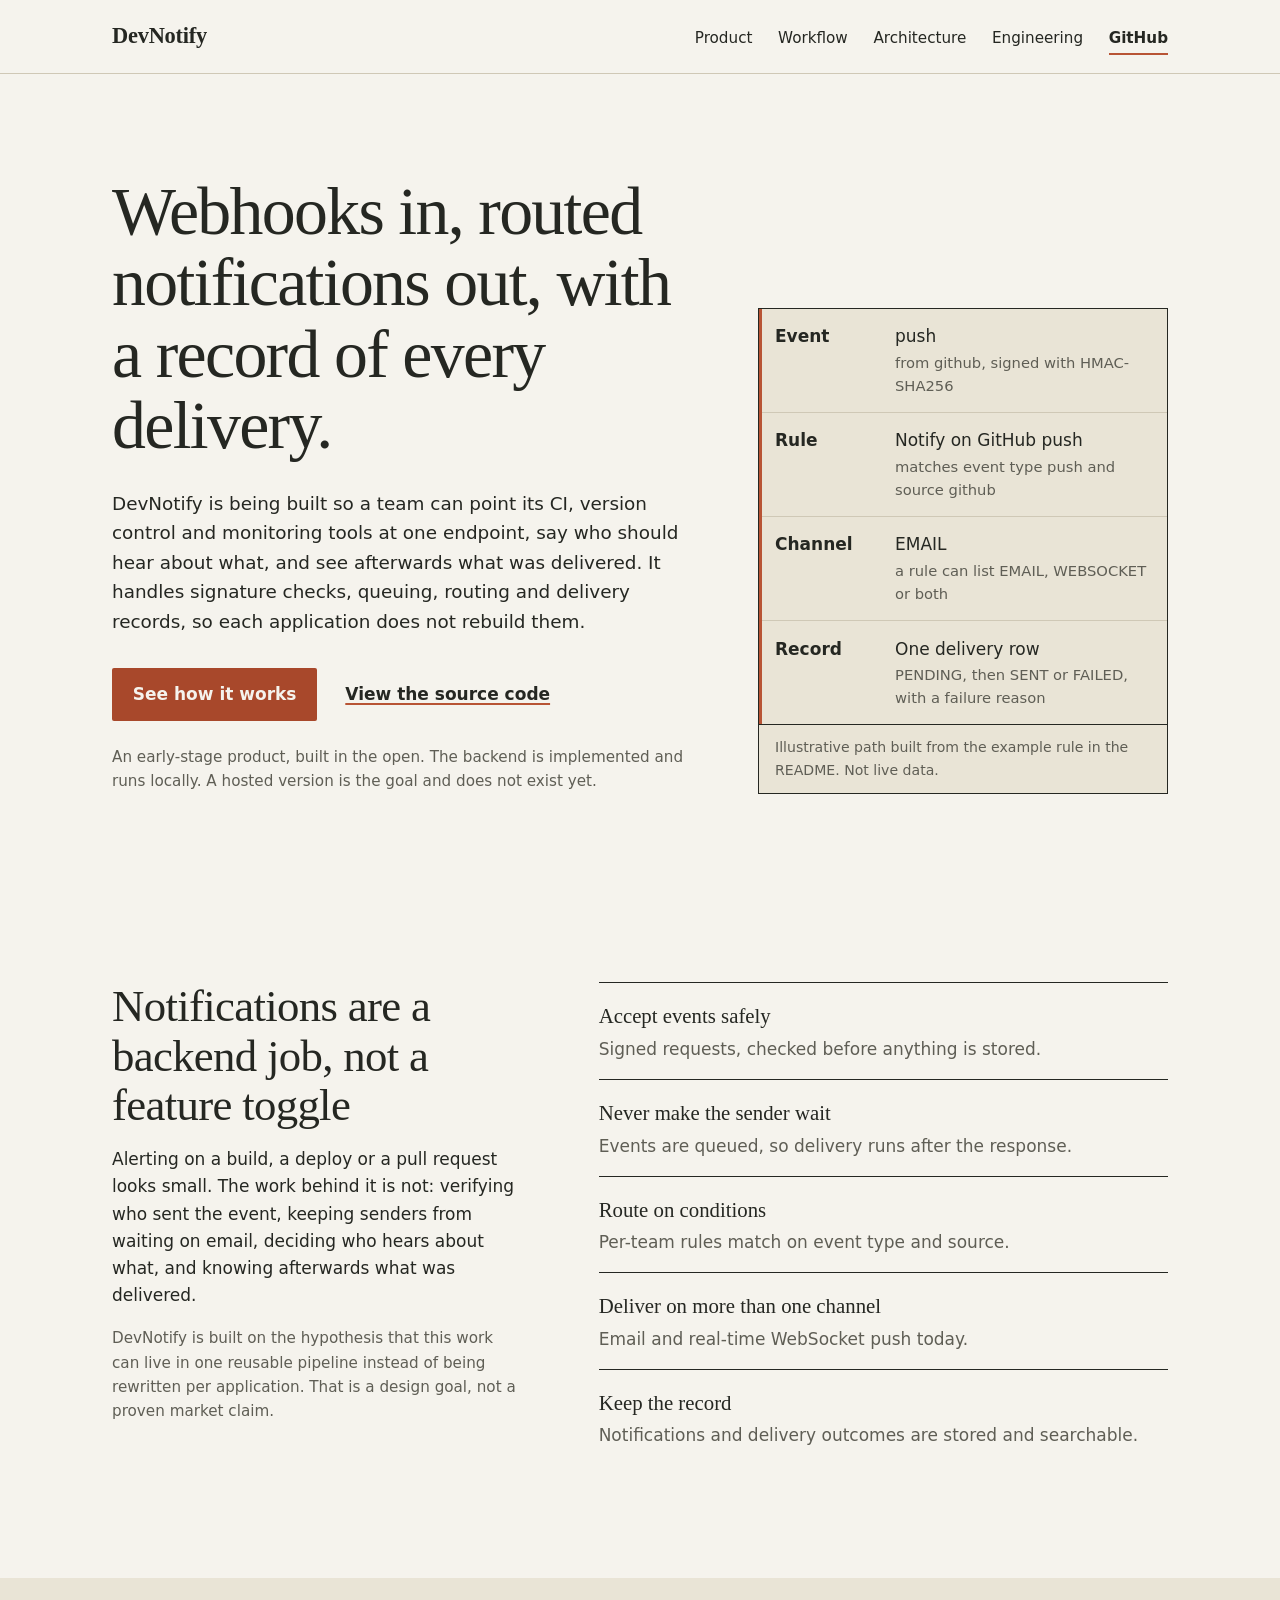
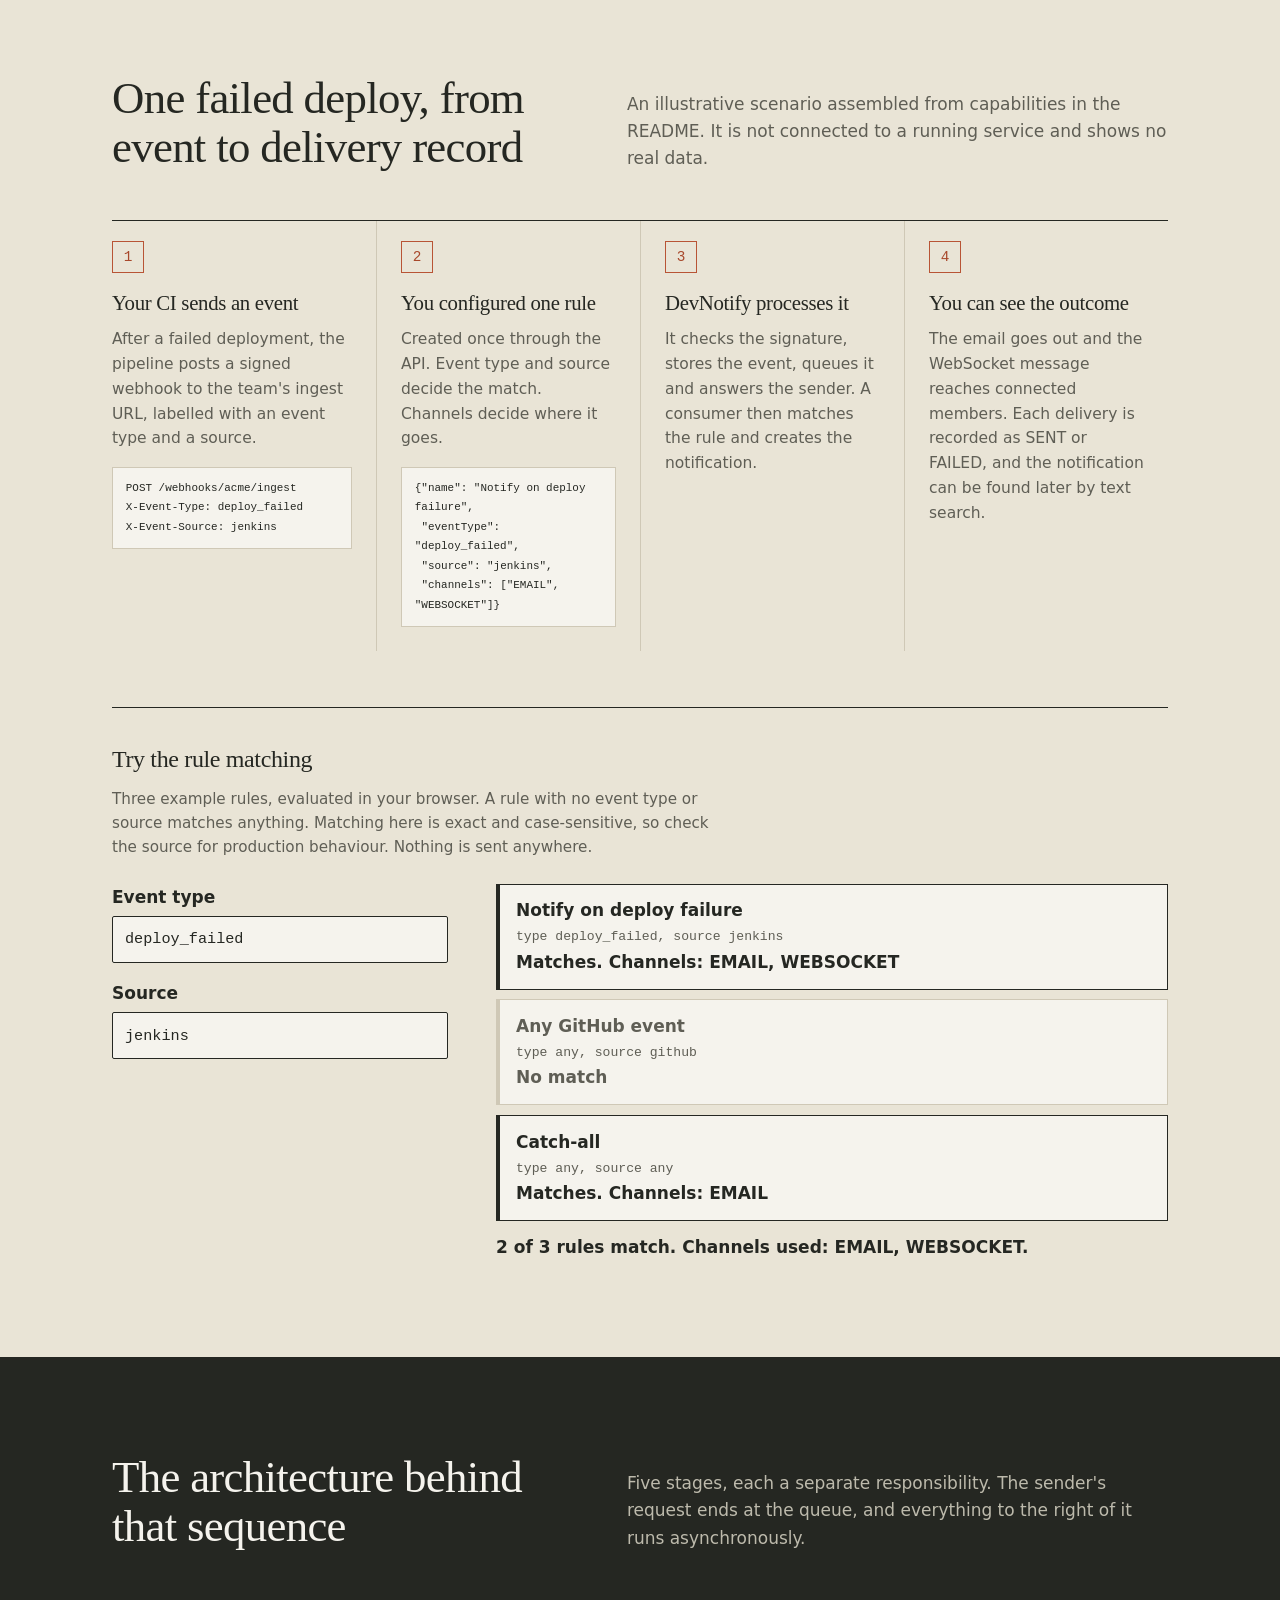
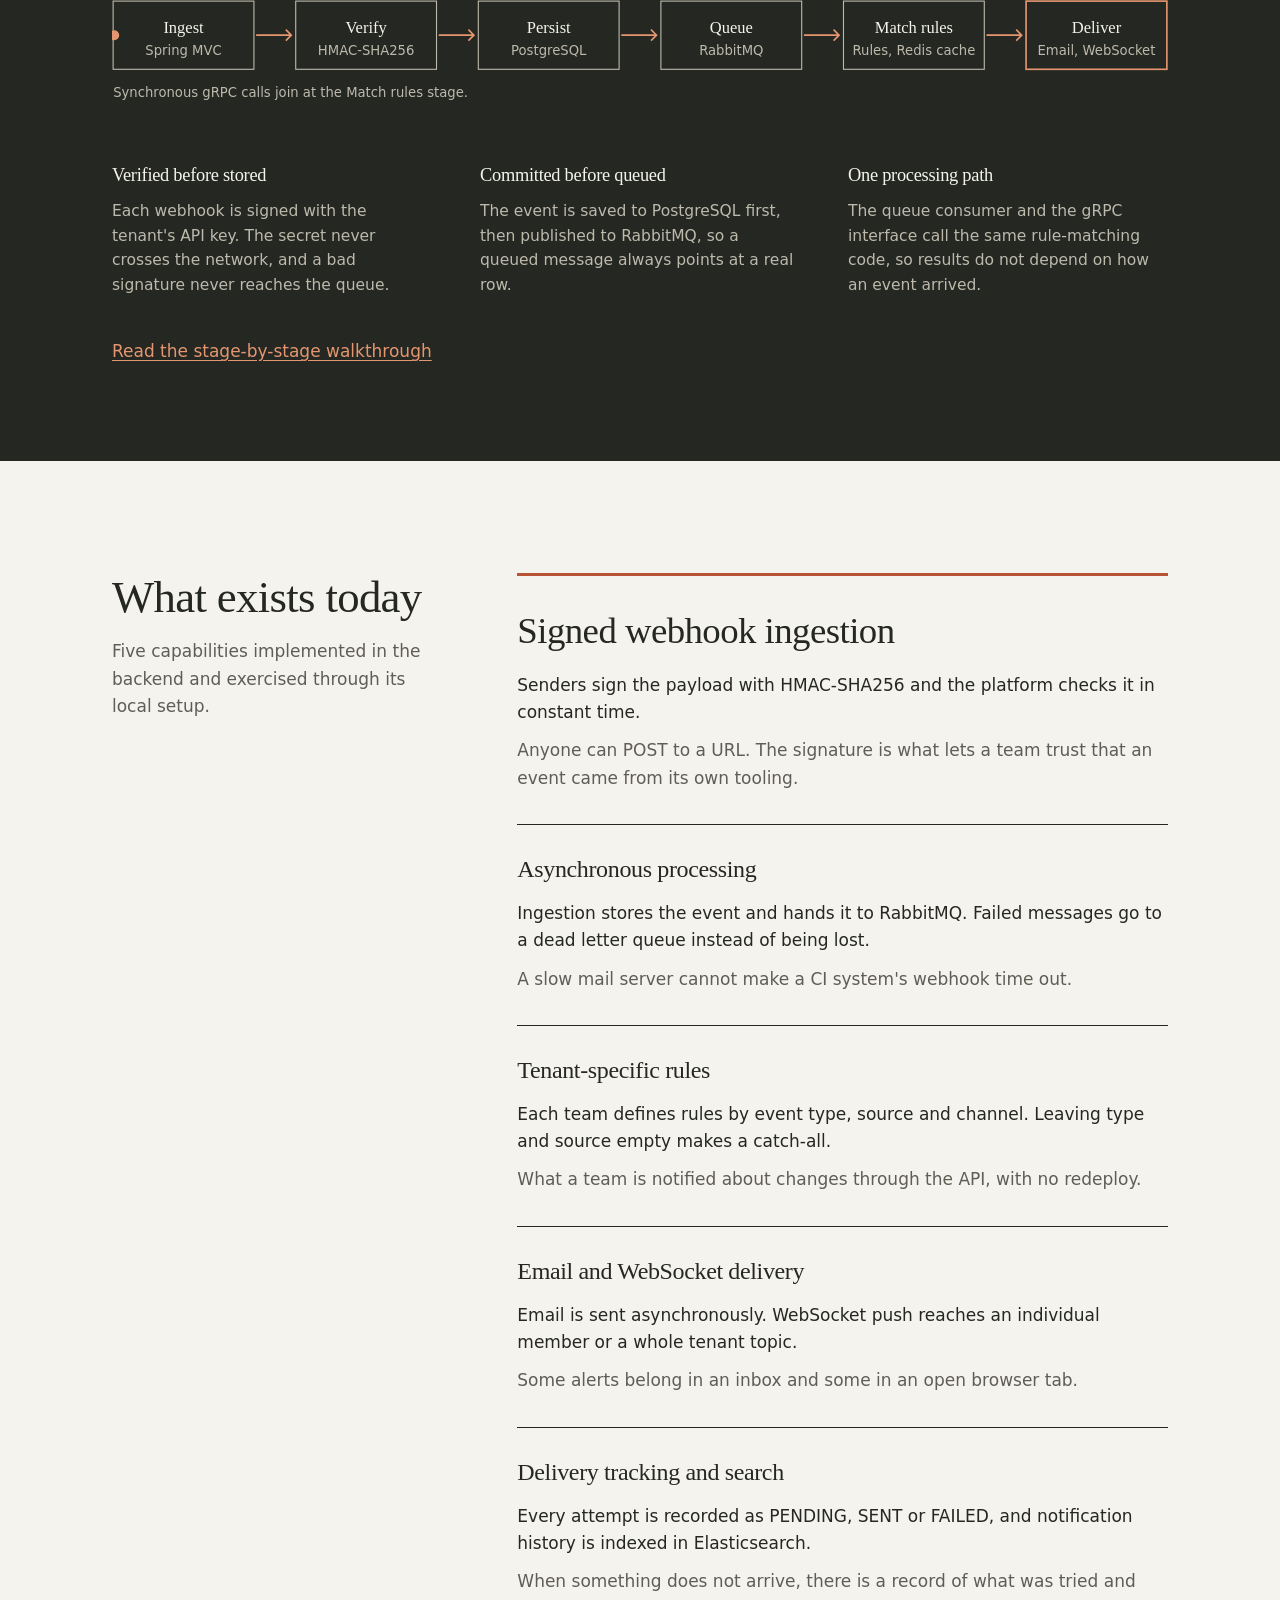
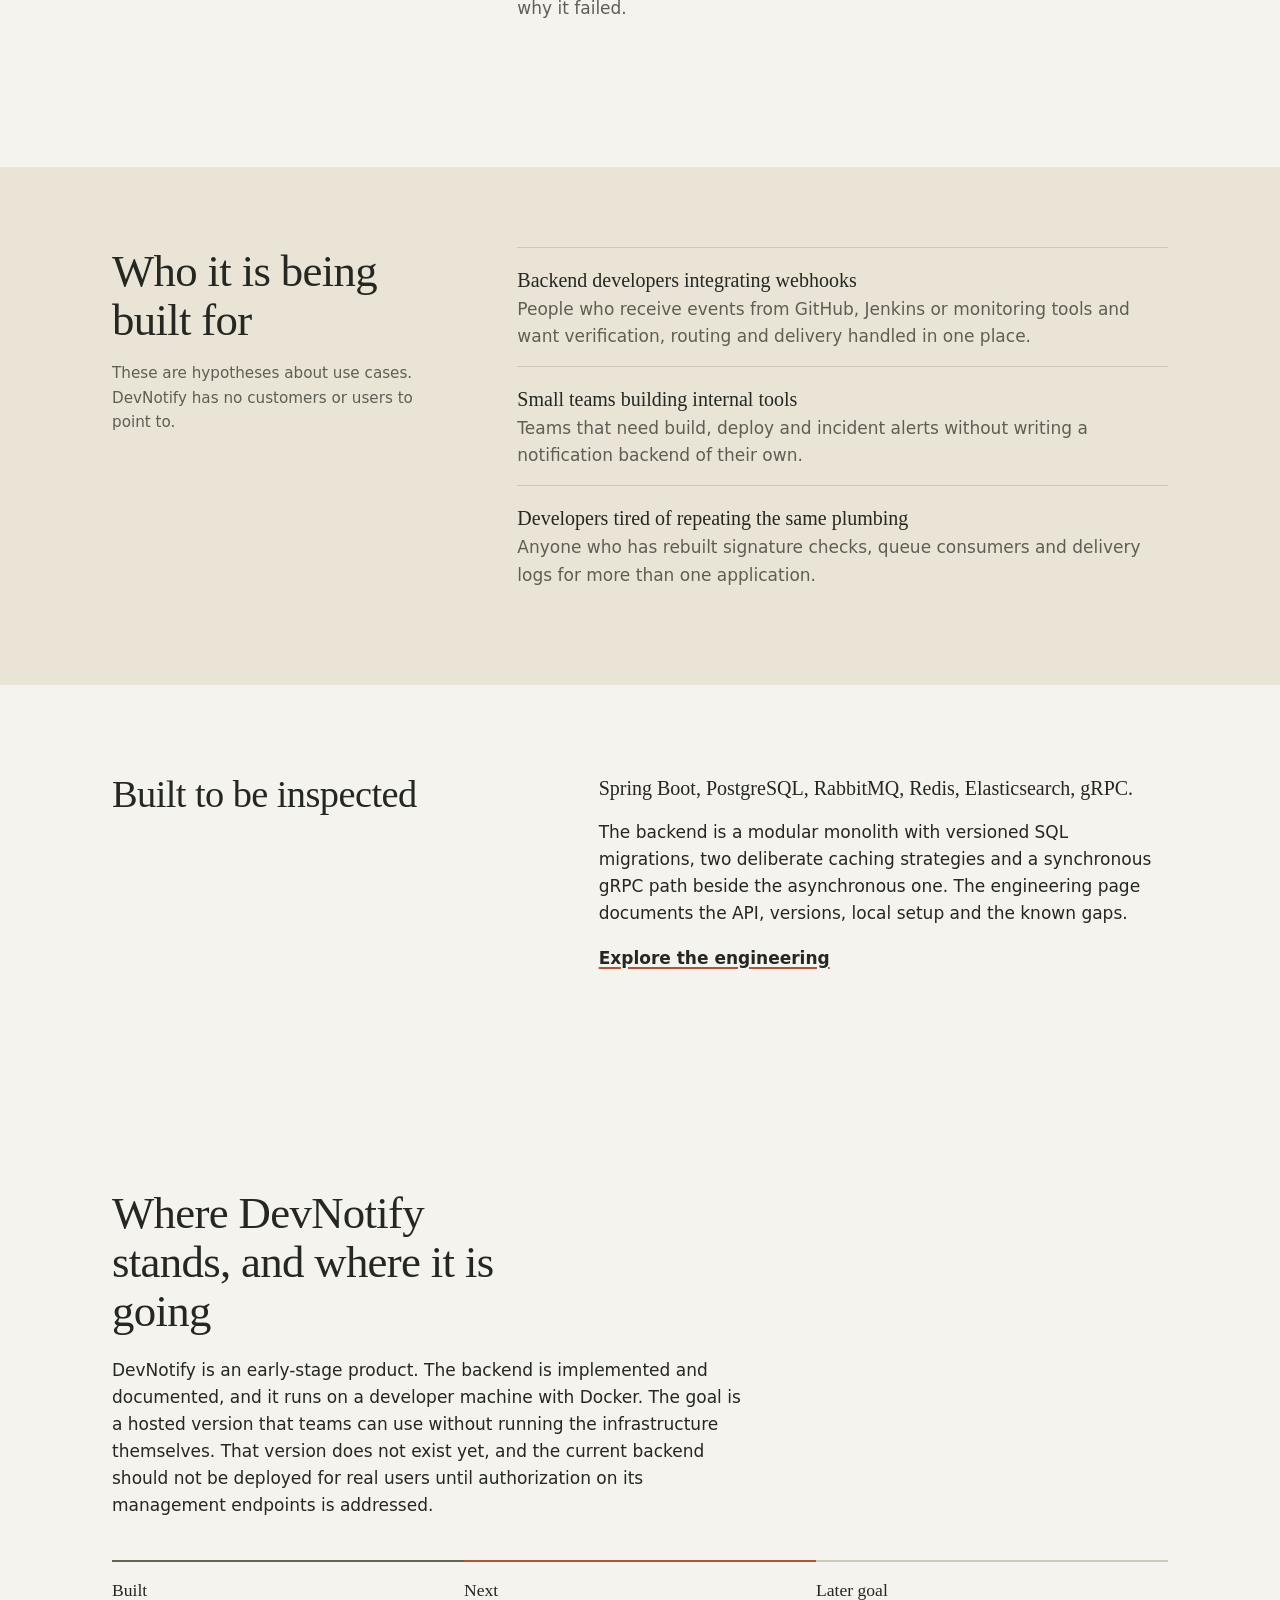
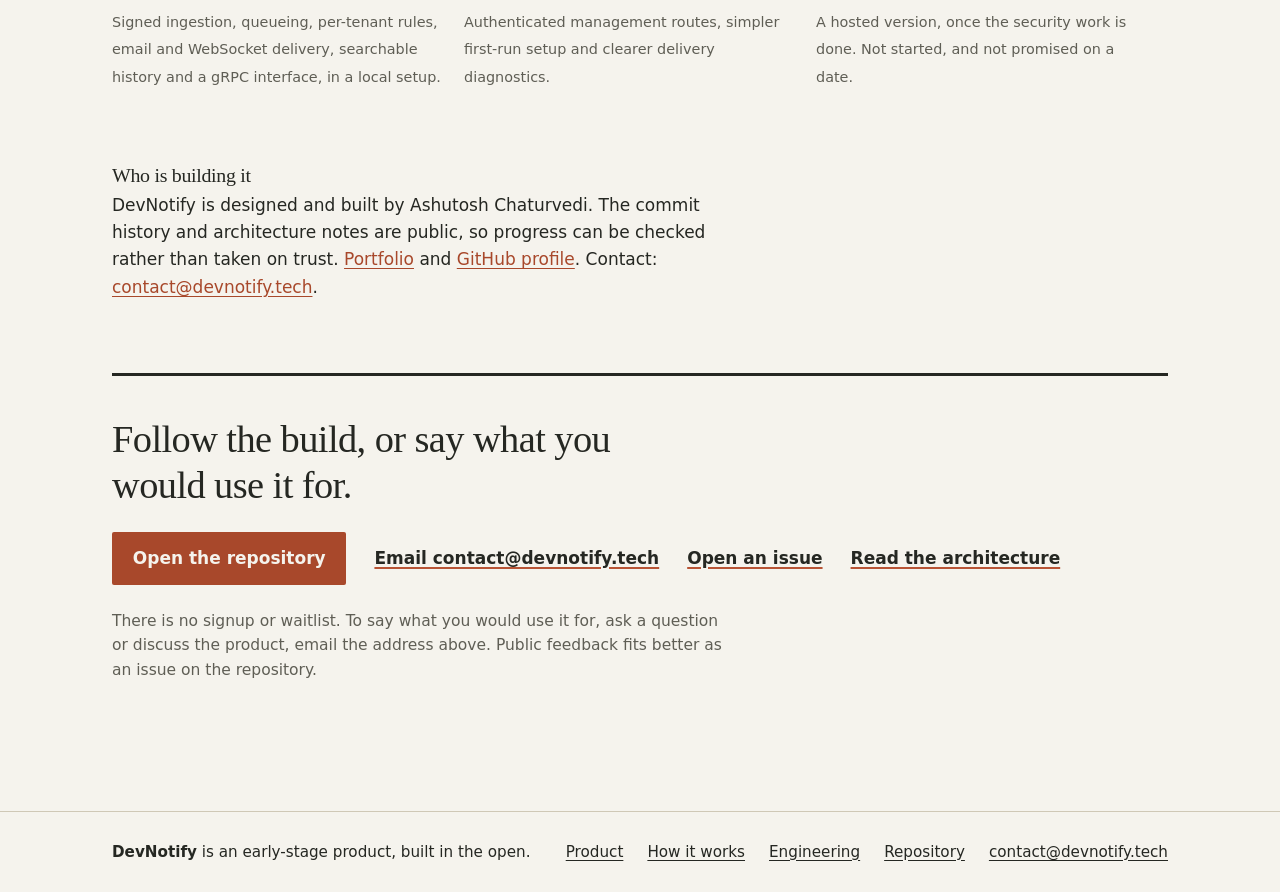
==== commit d2236165: "Add purposeful animations with reduced-motion support" ====
--- a/index.html
+++ b/index.html
@@ -4,15 +4,16 @@
 <meta charset="utf-8">
 <meta name="viewport" content="width=device-width, initial-scale=1">
 <title>DevNotify: a notification pipeline for the events your software produces</title>
-<meta name="description" content="DevNotify is an open source notification pipeline in development. It accepts signed events, processes them asynchronously, applies per-team rules, delivers by email and WebSocket and keeps a searchable record.">
+<meta name="description" content="DevNotify is an early-stage product: an open source notification pipeline. It accepts signed events, processes them asynchronously, applies per-team rules, delivers by email and WebSocket and keeps a searchable record.">
 <meta name="theme-color" content="#F5F3ED">
 <link rel="canonical" href="https://devnotify.tech/">
 <link rel="icon" href="favicon.svg" type="image/svg+xml">
 <meta property="og:type" content="website">
 <meta property="og:title" content="DevNotify">
-<meta property="og:description" content="A notification pipeline for the events your software produces. Open source, in development.">
+<meta property="og:description" content="Webhooks in, routed notifications out, with a record of every delivery. An early-stage product, built in the open.">
 <meta property="og:url" content="https://devnotify.tech/">
 <meta name="twitter:card" content="summary">
+<script>if(!(window.matchMedia&&matchMedia("(prefers-reduced-motion: reduce)").matches))document.documentElement.classList.add("js");</script>
 <link rel="stylesheet" href="styles.css">
 </head>
 <body>
@@ -20,7 +21,7 @@
 <header class="site-header"><div class="wrap">
   <a class="wordmark" href="#top" id="top">DevNotify</a>
   <nav class="site-nav" aria-label="Primary">
-    <a href="#product">Product</a><a href="#how">How it works</a><a href="engineering.html">Engineering</a>
+    <a href="#product">Product</a><a href="#workflow">Workflow</a><a href="#how">Architecture</a><a href="engineering.html">Engineering</a>
     <a class="repo" href="https://github.com/Ashutosh-Chaturvedi/developer-notification-platform">GitHub</a>
   </nav>
 </div></header>
@@ -29,12 +30,12 @@
 <section class="hero" aria-labelledby="hero-title"><div class="wrap">
   <div>
     <h1 class="long" id="hero-title">Webhooks in, routed notifications out, with a record of every delivery.</h1>
-    <p class="lede">DevNotify is an open source notification pipeline in development. It accepts signed events from the tools a team already uses, processes them outside the request, applies that team's rules, and delivers by email and WebSocket. Every delivery attempt is stored and searchable.</p>
+    <p class="lede">DevNotify is being built so a team can point its CI, version control and monitoring tools at one endpoint, say who should hear about what, and see afterwards what was delivered. It handles signature checks, queuing, routing and delivery records, so each application does not rebuild them.</p>
     <div class="actions">
-      <a class="btn" href="#how">Explore how it works</a>
+      <a class="btn" href="#workflow">See how it works</a>
       <a class="textlink" href="https://github.com/Ashutosh-Chaturvedi/developer-notification-platform">View the source code</a>
     </div>
-    <p class="hero-note">Early stage. The backend is implemented and runs locally. There is no hosted service yet.</p>
+    <p class="hero-note">An early-stage product, built in the open. The backend is implemented and runs locally. A hosted version is the goal and does not exist yet.</p>
   </div>
   <figure class="ledger">
     <dl>
@@ -62,9 +63,52 @@
   </dl>
 </div></section>
 
+<section class="workflow" id="workflow" aria-labelledby="wf-title"><div class="wrap">
+  <div class="sec-head">
+    <h2 id="wf-title">One failed deploy, from event to delivery record</h2>
+    <p>An illustrative scenario assembled from capabilities in the README. It is not connected to a running service and shows no real data.</p>
+  </div>
+  <ol class="flow">
+    <li><h3>Your CI sends an event</h3>
+      <p>After a failed deployment, the pipeline posts a signed webhook to the team's ingest URL, labelled with an event type and a source.</p>
+      <pre><code>POST /webhooks/acme/ingest
+X-Event-Type: deploy_failed
+X-Event-Source: jenkins</code></pre></li>
+    <li><h3>You configured one rule</h3>
+      <p>Created once through the API. Event type and source decide the match. Channels decide where it goes.</p>
+      <pre><code>{"name": "Notify on deploy failure",
+ "eventType": "deploy_failed",
+ "source": "jenkins",
+ "channels": ["EMAIL", "WEBSOCKET"]}</code></pre></li>
+    <li><h3>DevNotify processes it</h3>
+      <p>It checks the signature, stores the event, queues it and answers the sender. A consumer then matches the rule and creates the notification.</p></li>
+    <li><h3>You can see the outcome</h3>
+      <p>The email goes out and the WebSocket message reaches connected members. Each delivery is recorded as SENT or FAILED, and the notification can be found later by text search.</p></li>
+  </ol>
+  <div class="try" id="try">
+    <h3>Try the rule matching</h3>
+    <p class="note">Three example rules, evaluated in your browser. A rule with no event type or source matches anything. Matching here is exact and case-sensitive, so check the source for production behaviour. Nothing is sent anywhere.</p>
+    <div class="try-grid">
+      <div class="try-in">
+        <label for="evt">Event type</label>
+        <input id="evt" list="evts" value="deploy_failed" autocomplete="off" spellcheck="false">
+        <datalist id="evts"><option value="deploy_failed"><option value="push"><option value="pull_request"></datalist>
+        <label for="src">Source</label>
+        <input id="src" list="srcs" value="jenkins" autocomplete="off" spellcheck="false">
+        <datalist id="srcs"><option value="jenkins"><option value="github"></datalist>
+      </div>
+      <div>
+        <ol class="try-rules" id="rules" aria-live="polite"></ol>
+        <p class="try-sum" id="trysum"></p>
+        <noscript><p class="note">This example needs JavaScript.</p></noscript>
+      </div>
+    </div>
+  </div>
+</div></section>
+
 <section class="pipeline dark" id="how" aria-labelledby="how-title"><div class="wrap">
   <div class="sec-head">
-    <h2 id="how-title">From external event to delivered notification</h2>
+    <h2 id="how-title">The architecture behind that sequence</h2>
     <p>Five stages, each a separate responsibility. The sender's request ends at the queue, and everything to the right of it runs asynchronously.</p>
   </div>
   <div class="overview" aria-hidden="true">
@@ -80,6 +124,7 @@
         <g class="arrow">
           <path d="M131 32h32M158 27l5 5-5 5"/><path d="M297 32h32M324 27l5 5-5 5"/><path d="M463 32h32M490 27l5 5-5 5"/><path d="M629 32h32M656 27l5 5-5 5"/><path d="M795 32h32M822 27l5 5-5 5"/>
         </g>
+        <circle class="packet" cx="2" cy="32" r="4.5"/>
         <text class="tech" x="1" y="88">Synchronous gRPC calls join at the Match rules stage.</text>
       </svg>
     </div>
@@ -134,26 +179,72 @@
 </div></section>
 
 <section class="status" id="status" aria-labelledby="status-title"><div class="wrap">
-  <h2 id="status-title">Where the project stands</h2>
-  <p class="lead">The backend is implemented and documented, and it runs on a developer machine with Docker. There is no hosted service and no commercial offering. The current backend should not be deployed for real users yet, because authorization on its management endpoints still needs work.</p>
-  <h3>Directions under consideration, none implemented</h3>
-  <ul class="dir">
-    <li><strong>Simpler integration.</strong> Fewer steps from a new tenant to a first delivered notification.</li>
-    <li><strong>Delivery diagnostics.</strong> Clearer visibility into why a delivery failed or an event was not matched.</li>
-    <li><strong>Security and authorization.</strong> Authenticated management routes and token revocation.</li>
-    <li><strong>Deployment options.</strong> Exploring how and whether to host it.</li>
-  </ul>
+  <h2 id="status-title">Where DevNotify stands, and where it is going</h2>
+  <p class="lead">DevNotify is an early-stage product. The backend is implemented and documented, and it runs on a developer machine with Docker. The goal is a hosted version that teams can use without running the infrastructure themselves. That version does not exist yet, and the current backend should not be deployed for real users until authorization on its management endpoints is addressed.</p>
+  <ol class="phases three">
+    <li class="built"><strong>Built</strong><span>Signed ingestion, queueing, per-tenant rules, email and WebSocket delivery, searchable history and a gRPC interface, in a local setup.</span></li>
+    <li class="next"><strong>Next</strong><span>Authenticated management routes, simpler first-run setup and clearer delivery diagnostics.</span></li>
+    <li class="later"><strong>Later goal</strong><span>A hosted version, once the security work is done. Not started, and not promised on a date.</span></li>
+  </ol>
+  <h3>Who is building it</h3>
+  <p class="founder">DevNotify is designed and built by Ashutosh Chaturvedi. The commit history and architecture notes are public, so progress can be checked rather than taken on trust. <a href="https://ashutoshchaturvedi.me">Portfolio</a> and <a href="https://github.com/Ashutosh-Chaturvedi">GitHub profile</a>. Contact: <a href="mailto:contact@devnotify.tech">contact@devnotify.tech</a>.</p>
   <div class="close">
-    <p class="big">Read the code, follow the build.</p>
+    <p class="big">Follow the build, or say what you would use it for.</p>
     <div class="actions">
       <a class="btn" href="https://github.com/Ashutosh-Chaturvedi/developer-notification-platform">Open the repository</a>
+      <a class="textlink" href="mailto:contact@devnotify.tech">Email contact@devnotify.tech</a>
+      <a class="textlink" href="https://github.com/Ashutosh-Chaturvedi/developer-notification-platform/issues">Open an issue</a>
       <a class="textlink" href="engineering.html">Read the architecture</a>
     </div>
+    <p class="small">There is no signup or waitlist. To say what you would use it for, ask a question or discuss the product, email the address above. Public feedback fits better as an issue on the repository.</p>
   </div>
 </div></section>
 </main>
 <footer class="site-footer"><div class="wrap">
-  <p><strong>DevNotify</strong> is an open source project in development.</p>
-  <nav aria-label="Footer"><a href="#product">Product</a><a href="#how">How it works</a><a href="engineering.html">Engineering</a><a href="https://github.com/Ashutosh-Chaturvedi/developer-notification-platform">Repository</a></nav>
+  <p><strong>DevNotify</strong> is an early-stage product, built in the open.</p>
+  <nav aria-label="Footer"><a href="#product">Product</a><a href="#how">How it works</a><a href="engineering.html">Engineering</a><a href="https://github.com/Ashutosh-Chaturvedi/developer-notification-platform">Repository</a><a href="mailto:contact@devnotify.tech">contact@devnotify.tech</a></nav>
 </div></footer>
+<script>
+(function(){
+  var RULES=[
+    {n:"Notify on deploy failure",t:"deploy_failed",s:"jenkins",c:["EMAIL","WEBSOCKET"]},
+    {n:"Any GitHub event",t:null,s:"github",c:["WEBSOCKET"]},
+    {n:"Catch-all",t:null,s:null,c:["EMAIL"]}
+  ];
+  var evt=document.getElementById("evt"),src=document.getElementById("src"),
+      list=document.getElementById("rules"),sum=document.getElementById("trysum");
+  if(!evt||!src||!list||!sum)return;
+  function run(){
+    var t=evt.value.trim(),s=src.value.trim(),hits=0,ch=[];
+    list.textContent="";
+    RULES.forEach(function(r){
+      var m=(r.t===null||r.t===t)&&(r.s===null||r.s===s);
+      if(m){hits++;r.c.forEach(function(c){if(ch.indexOf(c)<0)ch.push(c);});}
+      var li=document.createElement("li");li.className=m?"hit":"miss";
+      var a=document.createElement("strong");a.textContent=r.n;
+      var b=document.createElement("span");b.textContent="type "+(r.t||"any")+", source "+(r.s||"any");
+      var c=document.createElement("b");c.textContent=m?"Matches. Channels: "+r.c.join(", "):"No match";
+      li.appendChild(a);li.appendChild(b);li.appendChild(c);list.appendChild(li);
+    });
+    sum.textContent=hits?hits+" of "+RULES.length+" rules match. Channels used: "+ch.join(", ")+".":"No rule matches, so no notification is created.";
+  }
+  evt.addEventListener("input",run);src.addEventListener("input",run);run();
+})();
+</script>
+<script>
+(function(){
+  var root=document.documentElement;
+  if(!root.classList.contains("js"))return;
+  if(!("IntersectionObserver" in window)){root.classList.remove("js");return;}
+  document.querySelectorAll(".ledger dl div").forEach(function(d,i){d.style.setProperty("--i",i);});
+  var sel=".problem .wrap>*,.resp div,.workflow .sec-head,.flow li,.try,.pipeline .sec-head,.decisions>div,.feat,.who .wrap>*,.who li,.craft .wrap>*,.status .wrap>*,.phases li";
+  var els=[].slice.call(document.querySelectorAll(sel));
+  var io=new IntersectionObserver(function(es){es.forEach(function(e){if(e.isIntersecting){e.target.classList.add("in");io.unobserve(e.target);}});},{threshold:.1,rootMargin:"0px 0px -5% 0px"});
+  els.forEach(function(el){
+    var i=[].indexOf.call(el.parentNode.children,el);
+    el.classList.add("reveal");el.style.transitionDelay=Math.min(i,5)*80+"ms";io.observe(el);
+  });
+  setTimeout(function(){els.forEach(function(el){el.classList.add("in");});},6000);
+})();
+</script>
 </body></html>
--- a/styles.css
+++ b/styles.css
@@ -200,3 +200,73 @@
 .dir{margin:0 0 3rem;padding:0;list-style:none}
 .dir li{padding-block:.8rem;border-top:1px solid var(--line)}
 .setup{background:var(--ink);color:var(--bg);padding:1rem;overflow-x:auto;font-size:.8rem;line-height:1.6;margin:0 0 1rem}
+
+/* workflow */
+.workflow{padding-block:clamp(3.5rem,8vw,6rem);background:var(--sand)}
+.workflow .sec-head p{color:var(--muted)}
+.flow{list-style:none;margin:0;padding:0;counter-reset:s;display:grid;grid-template-columns:minmax(0,1fr);gap:0;border-top:1px solid var(--ink)}
+@media (min-width:60rem){.flow{grid-template-columns:repeat(4,minmax(0,1fr))}}
+.flow li{counter-increment:s;padding:1.25rem 1.25rem 1.5rem 0;border-bottom:1px solid var(--line)}
+@media (min-width:60rem){.flow li{border-bottom:0;padding-right:1.5rem}.flow li+li{padding-left:1.5rem;border-left:1px solid var(--line)}}
+.flow li::before{content:counter(s);display:inline-flex;align-items:center;justify-content:center;width:2rem;height:2rem;margin-bottom:.8rem;border:1px solid var(--rust-fill);color:var(--rust);font-family:var(--mono);font-size:.9rem}
+.flow h3{font-size:1.3rem;margin-bottom:.5rem}
+.flow p{font-size:.97rem;color:var(--muted)}
+.flow pre{white-space:pre-wrap;overflow-wrap:anywhere;margin:0;padding:.7rem .8rem;background:var(--bg);border:1px solid var(--line);overflow-x:auto;font-size:.76rem;line-height:1.6}
+
+/* roadmap */
+@media (min-width:40rem){.phases.three{grid-template-columns:repeat(3,1fr)}}
+.phases li.next{border-top-color:var(--rust-fill)}
+.phases li.later{border-top-color:var(--line)}
+.phases li strong{margin-bottom:.25rem}
+.founder{max-width:40rem;margin:0 0 3rem}
+
+/* rule matcher */
+.try{margin-top:3.5rem;padding-top:2rem;border-top:1px solid var(--ink)}
+.try h3{font-size:1.5rem;margin-bottom:.5rem}
+.try .note{margin-bottom:1.5rem}
+.try-grid{display:grid;grid-template-columns:minmax(0,1fr);gap:2rem}
+@media (min-width:48rem){.try-grid{grid-template-columns:minmax(0,4fr) minmax(0,8fr);gap:3rem}}
+.try-in label{display:block;font-weight:600;margin-bottom:.3rem}
+.try-in input{display:block;width:100%;margin-bottom:1.1rem;padding:.65rem .75rem;font:inherit;font-family:var(--mono);font-size:.95rem;color:var(--ink);background:var(--bg);border:1px solid var(--ink);border-radius:2px}
+.try-rules{list-style:none;margin:0;padding:0}
+.try-rules li{display:grid;gap:.1rem;padding:.8rem 1rem;border:1px solid var(--line);border-left:4px solid var(--line);margin-bottom:.6rem;background:var(--bg)}
+.try-rules li.hit{border-left-color:var(--rust-fill);border-color:var(--ink);border-left-width:4px}
+.try-rules li span{font-family:var(--mono);font-size:.82rem;color:var(--muted)}
+.try-rules li b{font-weight:600}
+.try-rules li.miss{color:var(--muted)}
+.try-sum{margin:.8rem 0 0;font-weight:600;max-width:none}
+
+/* event spine: a thin line that follows the page like an event down the pipeline */
+@media (min-width:82rem){
+  body{position:relative}
+  body::before{content:"";position:absolute;z-index:2;top:4.6rem;bottom:0;left:calc(50% - 38.5rem);width:1px;background:var(--rust-fill);pointer-events:none}
+  main>section{position:relative}
+  main>section::before{content:"";position:absolute;z-index:3;left:calc(50% - 38.5rem - 4px);top:4.6rem;width:9px;height:9px;background:var(--bg);border:1px solid var(--rust-fill)}
+  main>section:first-child::before{top:clamp(4rem,8vw,6.5rem)}
+}
+
+/* motion: purposeful, and off entirely under prefers-reduced-motion */
+@media (prefers-reduced-motion:reduce){.packet{display:none}}
+@media (prefers-reduced-motion:no-preference){
+  .js .reveal{opacity:0;transform:translateY(14px);transition:opacity .6s ease,transform .6s ease}
+  .js .reveal.in{opacity:1;transform:none}
+  /* hero: the event is traced down the ledger row by row */
+  .js .ledger dl{position:relative}
+  .js .ledger dl::before{content:"";position:absolute;left:0;top:0;bottom:0;width:3px;background:var(--rust-fill);transform-origin:top;transform:scaleY(0);animation:trace 1.6s ease .3s forwards;z-index:1}
+  .js .ledger dl div{opacity:0;transform:translateY(8px);animation:rowin .5s ease forwards;animation-delay:calc(.35s + var(--i,0) * .35s)}
+  @keyframes rowin{to{opacity:1;transform:none}}
+  @keyframes trace{to{transform:scaleY(1)}}
+  /* spine draws itself once on load (wide screens only) */
+  @media (min-width:82rem){body::before{transform-origin:top;animation:trace 1.8s ease .2s both}}
+  /* pipeline: a packet crosses the six stages and each stage lights as it passes */
+  .overview .packet{fill:var(--rust-light);animation:travel 9s linear infinite}
+  @keyframes travel{0%{opacity:0;transform:translateX(0)}4%{opacity:1}96%{opacity:1}100%{opacity:0;transform:translateX(956px)}}
+  .overview .box{animation:lit 9s linear infinite}
+  .overview .box:nth-of-type(2){animation-delay:1.563s}
+  .overview .box:nth-of-type(3){animation-delay:3.126s}
+  .overview .box:nth-of-type(4){animation-delay:4.689s}
+  .overview .box:nth-of-type(5){animation-delay:6.252s}
+  .overview .box:nth-of-type(6){animation-delay:7.815s}
+  @keyframes lit{0%,13%{stroke:var(--rust-light);stroke-width:2.2}20%,100%{stroke:var(--dark-muted);stroke-width:1}}
+  .overview .box.last{animation-name:lit}
+}
